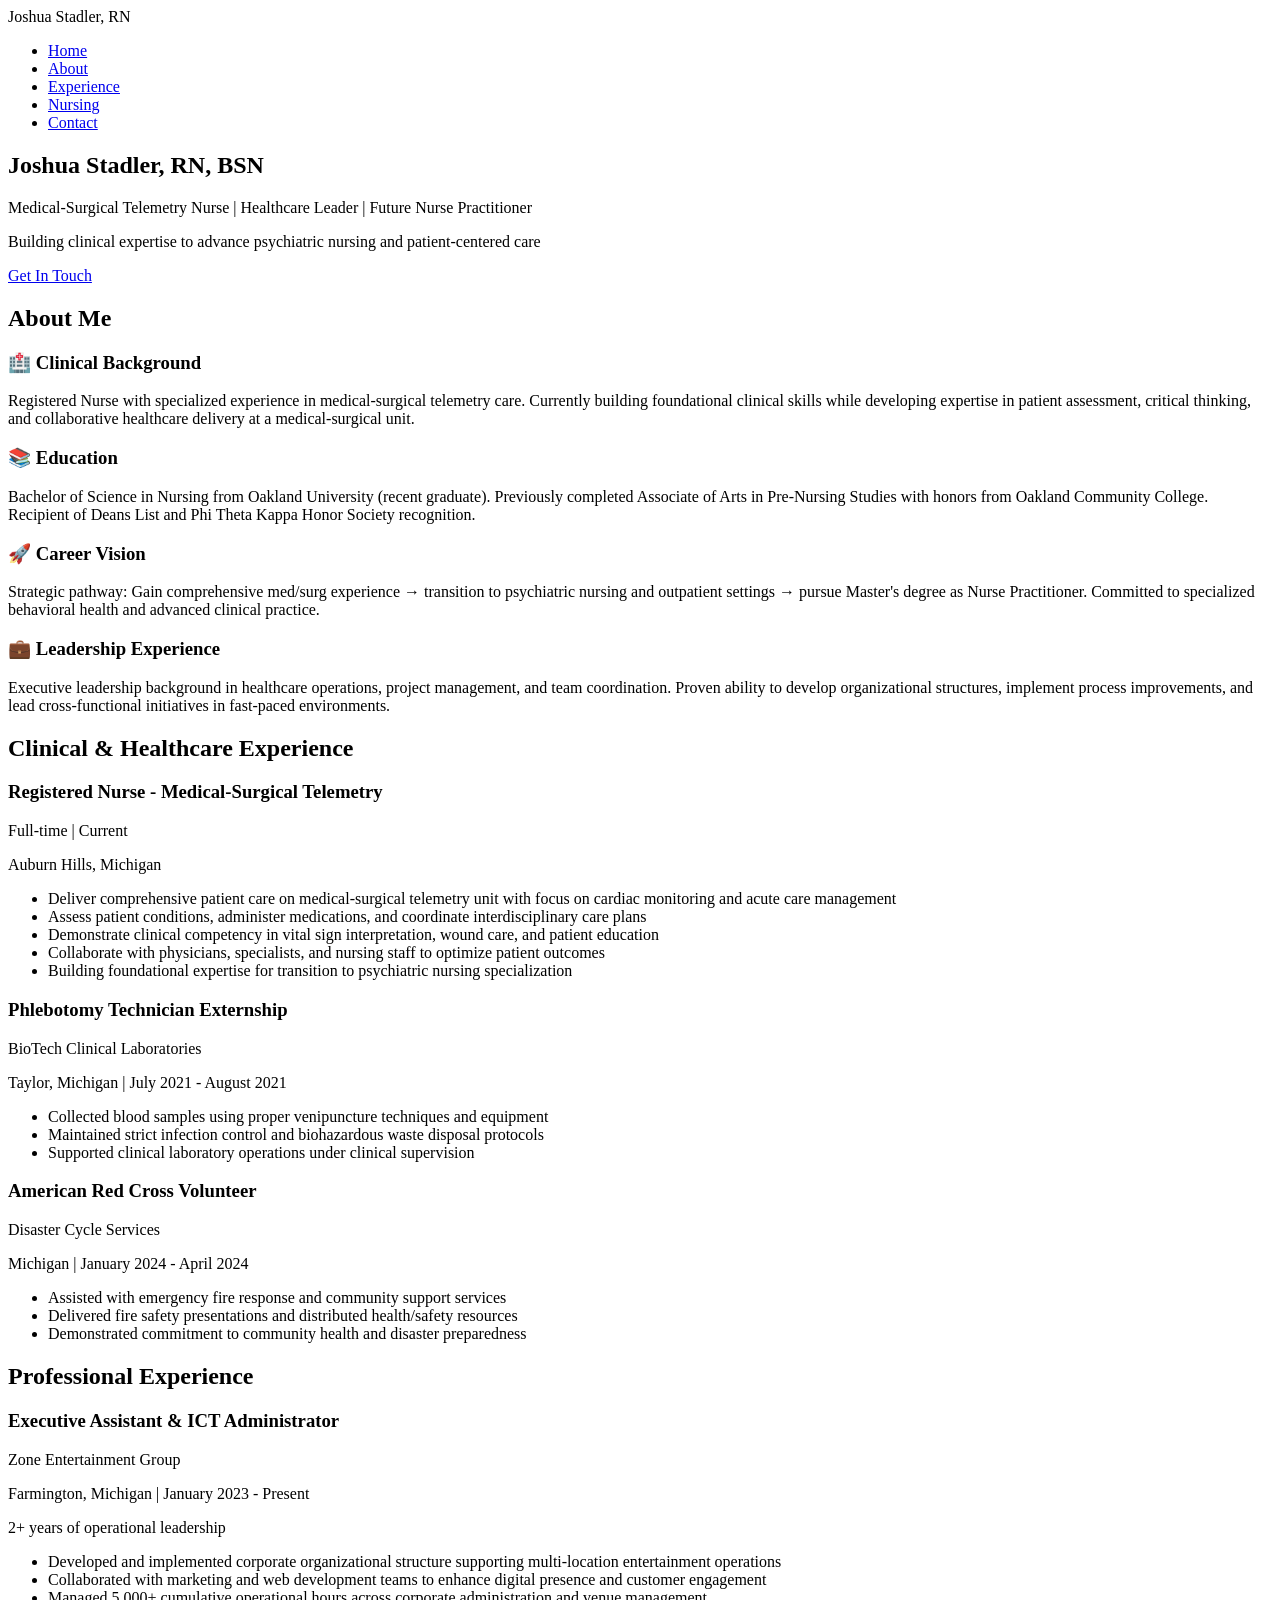
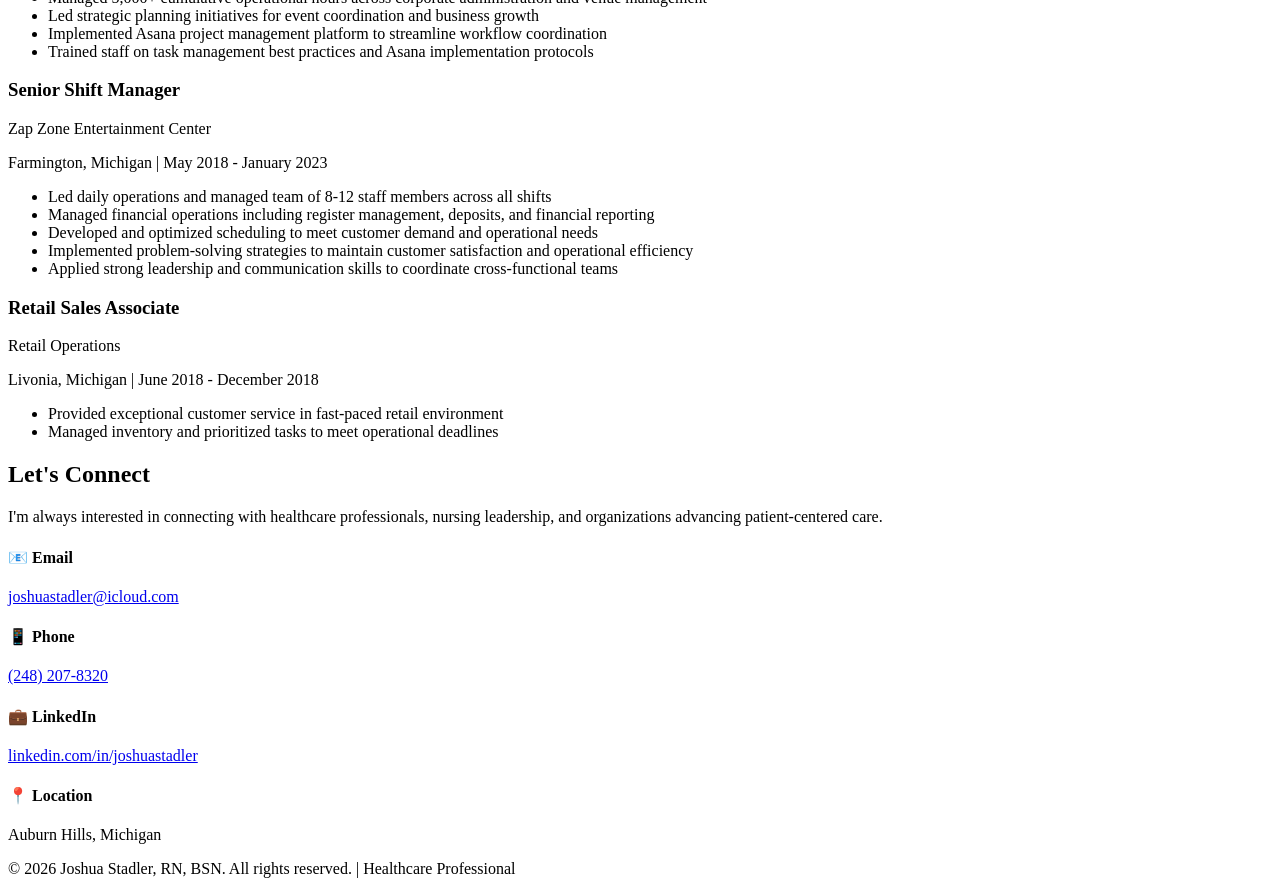
==== portfolio/index.html @ 3022110b "Add files via upload" ====
<!DOCTYPE html>
<html lang="en">
<head>
    <meta charset="UTF-8">
    <meta name="viewport" content="width=device-width, initial-scale=1.0">
    <title>Joshua Stadler - Nurse | Healthcare Leader</title>
    <link rel="stylesheet" href="styles.css">
</head>
<body>
    <nav class="navbar">
        <div class="container">
            <div class="nav-brand">Joshua Stadler, RN</div>
            <ul class="nav-links">
                <li><a href="#home" onclick="showSection('home')">Home</a></li>
                <li><a href="#about" onclick="showSection('about')">About</a></li>
                <li><a href="#experience" onclick="showSection('experience')">Experience</a></li>
                <li><a href="#nursing" onclick="showSection('nursing')">Nursing</a></li>
                <li><a href="#contact" onclick="showSection('contact')">Contact</a></li>
            </ul>
        </div>
    </nav>

    <!-- HOME SECTION -->
    <section id="home-section" class="page-section active">
        <div class="hero">
            <div class="container">
                <h1>Joshua Stadler, RN, BSN</h1>
                <p class="tagline">Medical-Surgical Telemetry Nurse | Healthcare Leader | Future Nurse Practitioner</p>
                <p class="subtitle">Building clinical expertise to advance psychiatric nursing and patient-centered care</p>
                <a href="#contact" onclick="showSection('contact')" class="btn btn-primary">Get In Touch</a>
            </div>
        </div>
    </section>

    <!-- ABOUT SECTION -->
    <section id="about-section" class="page-section">
        <div class="container">
            <h2>About Me</h2>
            <div class="about-grid">
                <div class="about-card">
                    <h3>🏥 Clinical Background</h3>
                    <p>Registered Nurse with specialized experience in medical-surgical telemetry care. Currently building foundational clinical skills while developing expertise in patient assessment, critical thinking, and collaborative healthcare delivery at a medical-surgical unit.</p>
                </div>
                <div class="about-card">
                    <h3>📚 Education</h3>
                    <p>Bachelor of Science in Nursing from Oakland University (recent graduate). Previously completed Associate of Arts in Pre-Nursing Studies with honors from Oakland Community College. Recipient of Deans List and Phi Theta Kappa Honor Society recognition.</p>
                </div>
                <div class="about-card">
                    <h3>🚀 Career Vision</h3>
                    <p>Strategic pathway: Gain comprehensive med/surg experience → transition to psychiatric nursing and outpatient settings → pursue Master's degree as Nurse Practitioner. Committed to specialized behavioral health and advanced clinical practice.</p>
                </div>
                <div class="about-card">
                    <h3>💼 Leadership Experience</h3>
                    <p>Executive leadership background in healthcare operations, project management, and team coordination. Proven ability to develop organizational structures, implement process improvements, and lead cross-functional initiatives in fast-paced environments.</p>
                </div>
            </div>
        </div>
    </section>

    <!-- NURSING EXPERIENCE SECTION -->
    <section id="nursing-section" class="page-section">
        <div class="container">
            <h2>Clinical & Healthcare Experience</h2>

            <div class="experience-card featured">
                <h3>Registered Nurse - Medical-Surgical Telemetry</h3>
                <p class="organization">Full-time | Current</p>
                <p class="location">Auburn Hills, Michigan</p>
                <ul>
                    <li>Deliver comprehensive patient care on medical-surgical telemetry unit with focus on cardiac monitoring and acute care management</li>
                    <li>Assess patient conditions, administer medications, and coordinate interdisciplinary care plans</li>
                    <li>Demonstrate clinical competency in vital sign interpretation, wound care, and patient education</li>
                    <li>Collaborate with physicians, specialists, and nursing staff to optimize patient outcomes</li>
                    <li>Building foundational expertise for transition to psychiatric nursing specialization</li>
                </ul>
            </div>

            <div class="experience-card">
                <h3>Phlebotomy Technician Externship</h3>
                <p class="organization">BioTech Clinical Laboratories</p>
                <p class="location">Taylor, Michigan | July 2021 - August 2021</p>
                <ul>
                    <li>Collected blood samples using proper venipuncture techniques and equipment</li>
                    <li>Maintained strict infection control and biohazardous waste disposal protocols</li>
                    <li>Supported clinical laboratory operations under clinical supervision</li>
                </ul>
            </div>

            <div class="experience-card">
                <h3>American Red Cross Volunteer</h3>
                <p class="organization">Disaster Cycle Services</p>
                <p class="location">Michigan | January 2024 - April 2024</p>
                <ul>
                    <li>Assisted with emergency fire response and community support services</li>
                    <li>Delivered fire safety presentations and distributed health/safety resources</li>
                    <li>Demonstrated commitment to community health and disaster preparedness</li>
                </ul>
            </div>
        </div>
    </section>

    <!-- EXPERIENCE SECTION -->
    <section id="experience-section" class="page-section">
        <div class="container">
            <h2>Professional Experience</h2>

            <div class="experience-card featured">
                <h3>Executive Assistant & ICT Administrator</h3>
                <p class="organization">Zone Entertainment Group</p>
                <p class="location">Farmington, Michigan | January 2023 - Present</p>
                <p class="duration">2+ years of operational leadership</p>
                <ul>
                    <li>Developed and implemented corporate organizational structure supporting multi-location entertainment operations</li>
                    <li>Collaborated with marketing and web development teams to enhance digital presence and customer engagement</li>
                    <li>Managed 5,000+ cumulative operational hours across corporate administration and venue management</li>
                    <li>Led strategic planning initiatives for event coordination and business growth</li>
                    <li>Implemented Asana project management platform to streamline workflow coordination</li>
                    <li>Trained staff on task management best practices and Asana implementation protocols</li>
                </ul>
            </div>

            <div class="experience-card">
                <h3>Senior Shift Manager</h3>
                <p class="organization">Zap Zone Entertainment Center</p>
                <p class="location">Farmington, Michigan | May 2018 - January 2023</p>
                <ul>
                    <li>Led daily operations and managed team of 8-12 staff members across all shifts</li>
                    <li>Managed financial operations including register management, deposits, and financial reporting</li>
                    <li>Developed and optimized scheduling to meet customer demand and operational needs</li>
                    <li>Implemented problem-solving strategies to maintain customer satisfaction and operational efficiency</li>
                    <li>Applied strong leadership and communication skills to coordinate cross-functional teams</li>
                </ul>
            </div>

            <div class="experience-card">
                <h3>Retail Sales Associate</h3>
                <p class="organization">Retail Operations</p>
                <p class="location">Livonia, Michigan | June 2018 - December 2018</p>
                <ul>
                    <li>Provided exceptional customer service in fast-paced retail environment</li>
                    <li>Managed inventory and prioritized tasks to meet operational deadlines</li>
                </ul>
            </div>
        </div>
    </section>

    <!-- CONTACT SECTION -->
    <section id="contact-section" class="page-section">
        <div class="container">
            <h2>Let's Connect</h2>
            <div class="contact-content">
                <p>I'm always interested in connecting with healthcare professionals, nursing leadership, and organizations advancing patient-centered care.</p>

                <div class="contact-info">
                    <div class="contact-item">
                        <h4>📧 Email</h4>
                        <a href="mailto:joshuastadler@icloud.com">joshuastadler@icloud.com</a>
                    </div>
                    <div class="contact-item">
                        <h4>📱 Phone</h4>
                        <a href="tel:12482078320">(248) 207-8320</a>
                    </div>
                    <div class="contact-item">
                        <h4>💼 LinkedIn</h4>
                        <a href="https://linkedin.com/in/joshuastadler" target="_blank">linkedin.com/in/joshuastadler</a>
                    </div>
                    <div class="contact-item">
                        <h4>📍 Location</h4>
                        <p>Auburn Hills, Michigan</p>
                    </div>
                </div>
            </div>
        </div>
    </section>

    <footer>
        <div class="container">
            <p>&copy; 2026 Joshua Stadler, RN, BSN. All rights reserved. | Healthcare Professional</p>
        </div>
    </footer>

    <script src="script.js"></script>
</body>
</html>
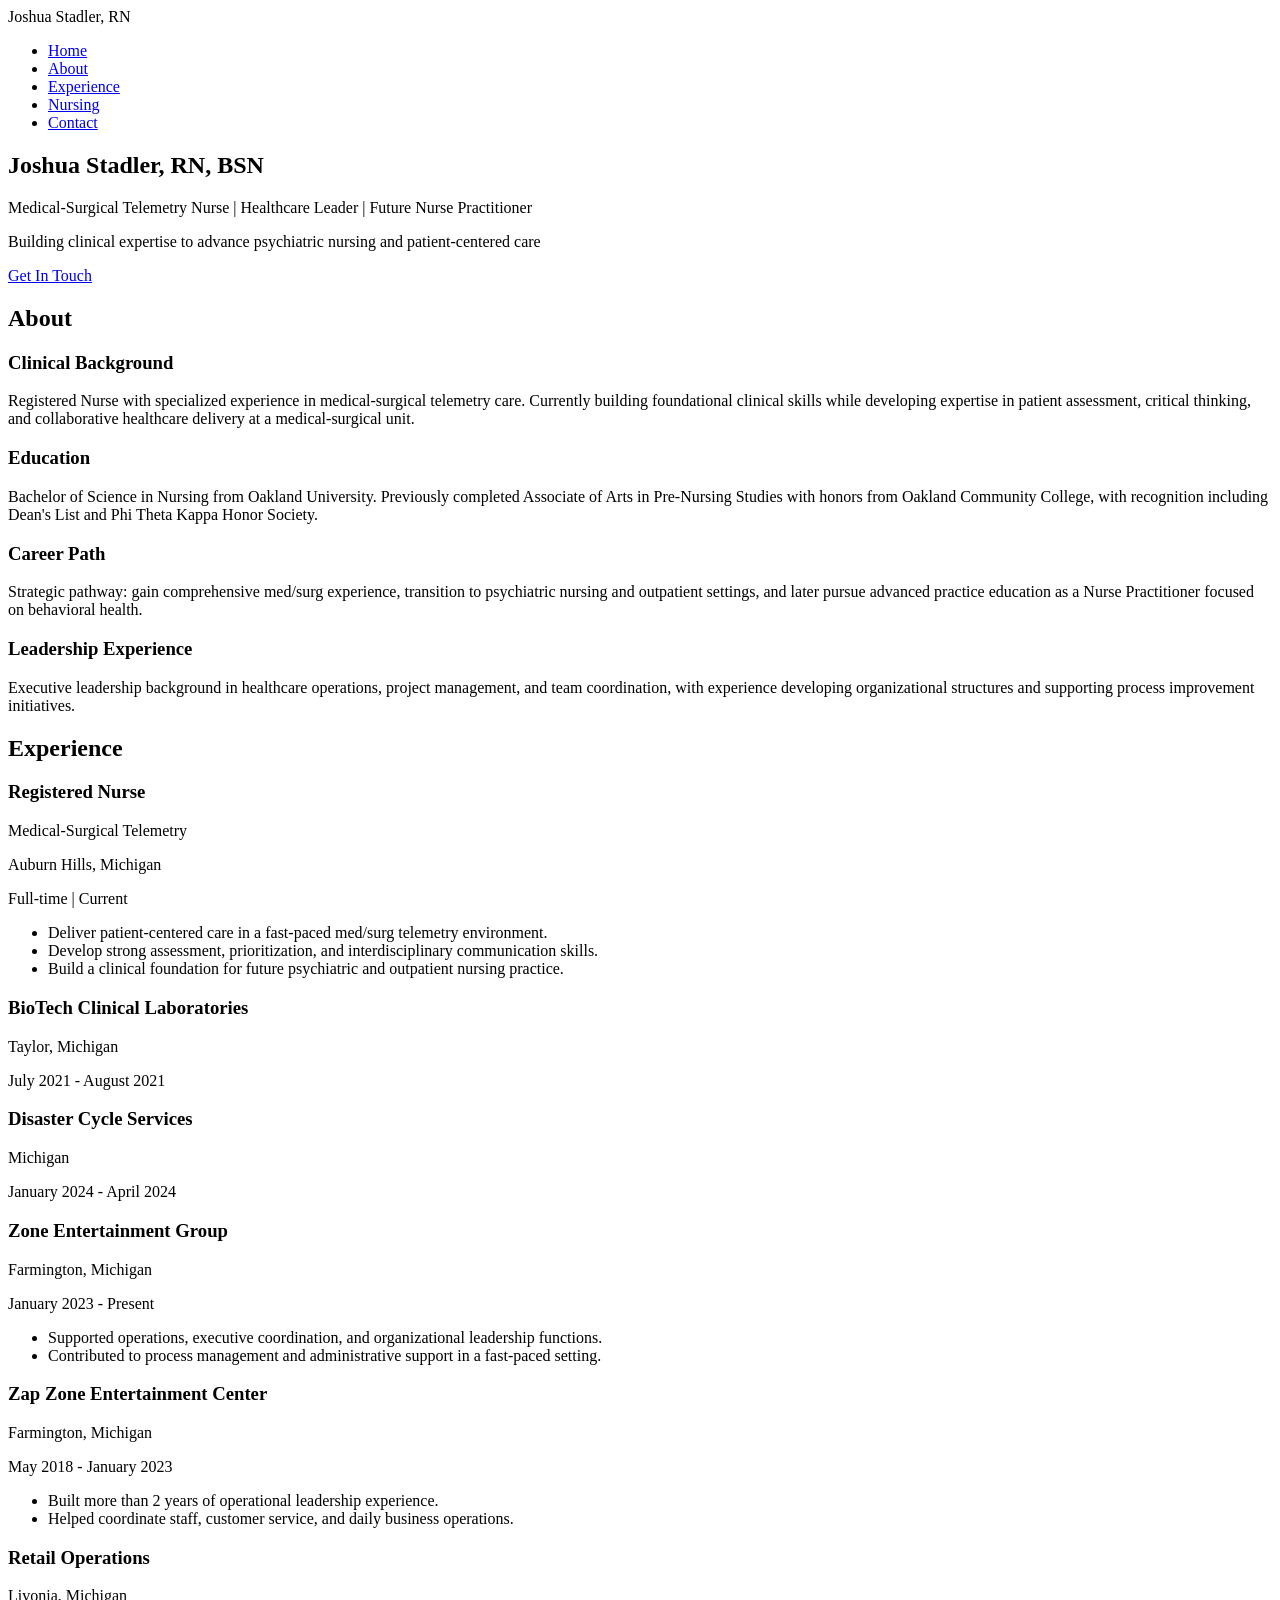
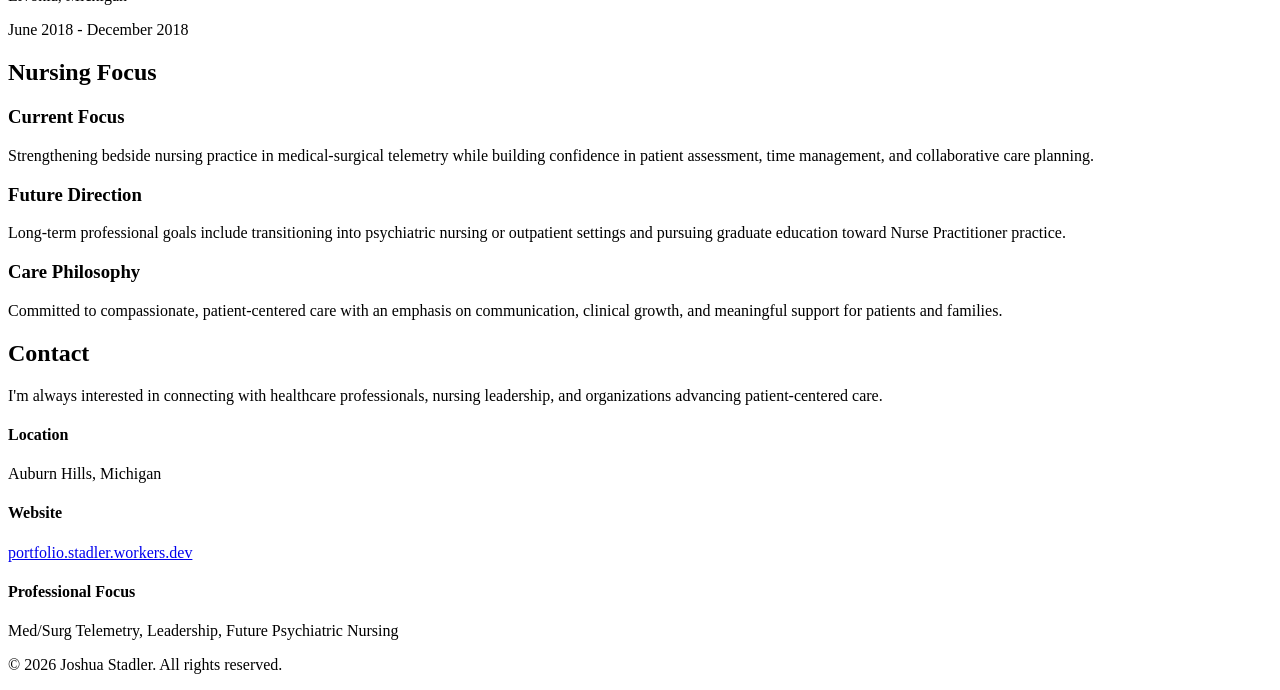
==== commit 0e124eac: "Add files via upload" ====
--- a/portfolio/index.html
+++ b/portfolio/index.html
@@ -1,184 +1,176 @@
 <!DOCTYPE html>
 <html lang="en">
 <head>
-    <meta charset="UTF-8">
-    <meta name="viewport" content="width=device-width, initial-scale=1.0">
-    <title>Joshua Stadler - Nurse | Healthcare Leader</title>
-    <link rel="stylesheet" href="styles.css">
+  <meta charset="UTF-8" />
+  <meta name="viewport" content="width=device-width, initial-scale=1.0" />
+  <meta name="description" content="Joshua Stadler, RN, BSN - Medical-Surgical Telemetry Nurse | Healthcare Leader | Future Nurse Practitioner" />
+  <title>Joshua Stadler - Nurse | Healthcare Leader</title>
+  <link rel="stylesheet" href="style.css" />
 </head>
 <body>
-    <nav class="navbar">
+  <nav class="navbar">
+    <div class="container">
+      <div class="nav-brand">Joshua Stadler, RN</div>
+      <ul class="nav-links">
+        <li><a href="#home" class="active">Home</a></li>
+        <li><a href="#about">About</a></li>
+        <li><a href="#experience">Experience</a></li>
+        <li><a href="#nursing">Nursing</a></li>
+        <li><a href="#contact">Contact</a></li>
+      </ul>
+    </div>
+  </nav>
+
+  <main>
+    <section id="home-section" class="page-section active">
+      <div class="hero">
         <div class="container">
-            <div class="nav-brand">Joshua Stadler, RN</div>
-            <ul class="nav-links">
-                <li><a href="#home" onclick="showSection('home')">Home</a></li>
-                <li><a href="#about" onclick="showSection('about')">About</a></li>
-                <li><a href="#experience" onclick="showSection('experience')">Experience</a></li>
-                <li><a href="#nursing" onclick="showSection('nursing')">Nursing</a></li>
-                <li><a href="#contact" onclick="showSection('contact')">Contact</a></li>
-            </ul>
+          <h1>Joshua Stadler, RN, BSN</h1>
+          <p class="tagline">Medical-Surgical Telemetry Nurse | Healthcare Leader | Future Nurse Practitioner</p>
+          <p class="subtitle">Building clinical expertise to advance psychiatric nursing and patient-centered care</p>
+          <a href="#contact" class="btn btn-primary">Get In Touch</a>
         </div>
-    </nav>
-
-    <!-- HOME SECTION -->
-    <section id="home-section" class="page-section active">
-        <div class="hero">
-            <div class="container">
-                <h1>Joshua Stadler, RN, BSN</h1>
-                <p class="tagline">Medical-Surgical Telemetry Nurse | Healthcare Leader | Future Nurse Practitioner</p>
-                <p class="subtitle">Building clinical expertise to advance psychiatric nursing and patient-centered care</p>
-                <a href="#contact" onclick="showSection('contact')" class="btn btn-primary">Get In Touch</a>
-            </div>
-        </div>
+      </div>
     </section>
 
-    <!-- ABOUT SECTION -->
     <section id="about-section" class="page-section">
-        <div class="container">
-            <h2>About Me</h2>
-            <div class="about-grid">
-                <div class="about-card">
-                    <h3>🏥 Clinical Background</h3>
-                    <p>Registered Nurse with specialized experience in medical-surgical telemetry care. Currently building foundational clinical skills while developing expertise in patient assessment, critical thinking, and collaborative healthcare delivery at a medical-surgical unit.</p>
-                </div>
-                <div class="about-card">
-                    <h3>📚 Education</h3>
-                    <p>Bachelor of Science in Nursing from Oakland University (recent graduate). Previously completed Associate of Arts in Pre-Nursing Studies with honors from Oakland Community College. Recipient of Deans List and Phi Theta Kappa Honor Society recognition.</p>
-                </div>
-                <div class="about-card">
-                    <h3>🚀 Career Vision</h3>
-                    <p>Strategic pathway: Gain comprehensive med/surg experience → transition to psychiatric nursing and outpatient settings → pursue Master's degree as Nurse Practitioner. Committed to specialized behavioral health and advanced clinical practice.</p>
-                </div>
-                <div class="about-card">
-                    <h3>💼 Leadership Experience</h3>
-                    <p>Executive leadership background in healthcare operations, project management, and team coordination. Proven ability to develop organizational structures, implement process improvements, and lead cross-functional initiatives in fast-paced environments.</p>
-                </div>
-            </div>
-        </div>
+      <div class="container">
+        <section>
+          <h2>About</h2>
+          <div class="about-grid">
+            <article class="about-card">
+              <h3>Clinical Background</h3>
+              <p>Registered Nurse with specialized experience in medical-surgical telemetry care. Currently building foundational clinical skills while developing expertise in patient assessment, critical thinking, and collaborative healthcare delivery at a medical-surgical unit.</p>
+            </article>
+            <article class="about-card">
+              <h3>Education</h3>
+              <p>Bachelor of Science in Nursing from Oakland University. Previously completed Associate of Arts in Pre-Nursing Studies with honors from Oakland Community College, with recognition including Dean's List and Phi Theta Kappa Honor Society.</p>
+            </article>
+            <article class="about-card">
+              <h3>Career Path</h3>
+              <p>Strategic pathway: gain comprehensive med/surg experience, transition to psychiatric nursing and outpatient settings, and later pursue advanced practice education as a Nurse Practitioner focused on behavioral health.</p>
+            </article>
+            <article class="about-card">
+              <h3>Leadership Experience</h3>
+              <p>Executive leadership background in healthcare operations, project management, and team coordination, with experience developing organizational structures and supporting process improvement initiatives.</p>
+            </article>
+          </div>
+        </section>
+      </div>
     </section>
 
-    <!-- NURSING EXPERIENCE SECTION -->
-    <section id="nursing-section" class="page-section">
-        <div class="container">
-            <h2>Clinical & Healthcare Experience</h2>
+    <section id="experience-section" class="page-section">
+      <div class="container">
+        <section>
+          <h2>Experience</h2>
 
-            <div class="experience-card featured">
-                <h3>Registered Nurse - Medical-Surgical Telemetry</h3>
-                <p class="organization">Full-time | Current</p>
-                <p class="location">Auburn Hills, Michigan</p>
-                <ul>
-                    <li>Deliver comprehensive patient care on medical-surgical telemetry unit with focus on cardiac monitoring and acute care management</li>
-                    <li>Assess patient conditions, administer medications, and coordinate interdisciplinary care plans</li>
-                    <li>Demonstrate clinical competency in vital sign interpretation, wound care, and patient education</li>
-                    <li>Collaborate with physicians, specialists, and nursing staff to optimize patient outcomes</li>
-                    <li>Building foundational expertise for transition to psychiatric nursing specialization</li>
-                </ul>
-            </div>
+          <article class="experience-card featured">
+            <h3>Registered Nurse</h3>
+            <p class="organization">Medical-Surgical Telemetry</p>
+            <p class="location">Auburn Hills, Michigan</p>
+            <p class="duration">Full-time | Current</p>
+            <ul>
+              <li>Deliver patient-centered care in a fast-paced med/surg telemetry environment.</li>
+              <li>Develop strong assessment, prioritization, and interdisciplinary communication skills.</li>
+              <li>Build a clinical foundation for future psychiatric and outpatient nursing practice.</li>
+            </ul>
+          </article>
 
-            <div class="experience-card">
-                <h3>Phlebotomy Technician Externship</h3>
-                <p class="organization">BioTech Clinical Laboratories</p>
-                <p class="location">Taylor, Michigan | July 2021 - August 2021</p>
-                <ul>
-                    <li>Collected blood samples using proper venipuncture techniques and equipment</li>
-                    <li>Maintained strict infection control and biohazardous waste disposal protocols</li>
-                    <li>Supported clinical laboratory operations under clinical supervision</li>
-                </ul>
-            </div>
+          <article class="experience-card">
+            <h3>BioTech Clinical Laboratories</h3>
+            <p class="location">Taylor, Michigan</p>
+            <p class="duration">July 2021 - August 2021</p>
+          </article>
 
-            <div class="experience-card">
-                <h3>American Red Cross Volunteer</h3>
-                <p class="organization">Disaster Cycle Services</p>
-                <p class="location">Michigan | January 2024 - April 2024</p>
-                <ul>
-                    <li>Assisted with emergency fire response and community support services</li>
-                    <li>Delivered fire safety presentations and distributed health/safety resources</li>
-                    <li>Demonstrated commitment to community health and disaster preparedness</li>
-                </ul>
-            </div>
-        </div>
+          <article class="experience-card">
+            <h3>Disaster Cycle Services</h3>
+            <p class="location">Michigan</p>
+            <p class="duration">January 2024 - April 2024</p>
+          </article>
+
+          <article class="experience-card">
+            <h3>Zone Entertainment Group</h3>
+            <p class="location">Farmington, Michigan</p>
+            <p class="duration">January 2023 - Present</p>
+            <ul>
+              <li>Supported operations, executive coordination, and organizational leadership functions.</li>
+              <li>Contributed to process management and administrative support in a fast-paced setting.</li>
+            </ul>
+          </article>
+
+          <article class="experience-card">
+            <h3>Zap Zone Entertainment Center</h3>
+            <p class="location">Farmington, Michigan</p>
+            <p class="duration">May 2018 - January 2023</p>
+            <ul>
+              <li>Built more than 2 years of operational leadership experience.</li>
+              <li>Helped coordinate staff, customer service, and daily business operations.</li>
+            </ul>
+          </article>
+
+          <article class="experience-card">
+            <h3>Retail Operations</h3>
+            <p class="location">Livonia, Michigan</p>
+            <p class="duration">June 2018 - December 2018</p>
+          </article>
+        </section>
+      </div>
     </section>
 
-    <!-- EXPERIENCE SECTION -->
-    <section id="experience-section" class="page-section">
-        <div class="container">
-            <h2>Professional Experience</h2>
-
-            <div class="experience-card featured">
-                <h3>Executive Assistant & ICT Administrator</h3>
-                <p class="organization">Zone Entertainment Group</p>
-                <p class="location">Farmington, Michigan | January 2023 - Present</p>
-                <p class="duration">2+ years of operational leadership</p>
-                <ul>
-                    <li>Developed and implemented corporate organizational structure supporting multi-location entertainment operations</li>
-                    <li>Collaborated with marketing and web development teams to enhance digital presence and customer engagement</li>
-                    <li>Managed 5,000+ cumulative operational hours across corporate administration and venue management</li>
-                    <li>Led strategic planning initiatives for event coordination and business growth</li>
-                    <li>Implemented Asana project management platform to streamline workflow coordination</li>
-                    <li>Trained staff on task management best practices and Asana implementation protocols</li>
-                </ul>
-            </div>
-
-            <div class="experience-card">
-                <h3>Senior Shift Manager</h3>
-                <p class="organization">Zap Zone Entertainment Center</p>
-                <p class="location">Farmington, Michigan | May 2018 - January 2023</p>
-                <ul>
-                    <li>Led daily operations and managed team of 8-12 staff members across all shifts</li>
-                    <li>Managed financial operations including register management, deposits, and financial reporting</li>
-                    <li>Developed and optimized scheduling to meet customer demand and operational needs</li>
-                    <li>Implemented problem-solving strategies to maintain customer satisfaction and operational efficiency</li>
-                    <li>Applied strong leadership and communication skills to coordinate cross-functional teams</li>
-                </ul>
-            </div>
-
-            <div class="experience-card">
-                <h3>Retail Sales Associate</h3>
-                <p class="organization">Retail Operations</p>
-                <p class="location">Livonia, Michigan | June 2018 - December 2018</p>
-                <ul>
-                    <li>Provided exceptional customer service in fast-paced retail environment</li>
-                    <li>Managed inventory and prioritized tasks to meet operational deadlines</li>
-                </ul>
-            </div>
-        </div>
+    <section id="nursing-section" class="page-section">
+      <div class="container">
+        <section>
+          <h2>Nursing Focus</h2>
+          <div class="about-grid">
+            <article class="about-card">
+              <h3>Current Focus</h3>
+              <p>Strengthening bedside nursing practice in medical-surgical telemetry while building confidence in patient assessment, time management, and collaborative care planning.</p>
+            </article>
+            <article class="about-card">
+              <h3>Future Direction</h3>
+              <p>Long-term professional goals include transitioning into psychiatric nursing or outpatient settings and pursuing graduate education toward Nurse Practitioner practice.</p>
+            </article>
+            <article class="about-card">
+              <h3>Care Philosophy</h3>
+              <p>Committed to compassionate, patient-centered care with an emphasis on communication, clinical growth, and meaningful support for patients and families.</p>
+            </article>
+          </div>
+        </section>
+      </div>
     </section>
 
-    <!-- CONTACT SECTION -->
     <section id="contact-section" class="page-section">
-        <div class="container">
-            <h2>Let's Connect</h2>
-            <div class="contact-content">
-                <p>I'm always interested in connecting with healthcare professionals, nursing leadership, and organizations advancing patient-centered care.</p>
+      <div class="container">
+        <section>
+          <h2>Contact</h2>
+          <div class="contact-content">
+            <p>I'm always interested in connecting with healthcare professionals, nursing leadership, and organizations advancing patient-centered care.</p>
+            <div class="contact-info">
+              <div class="contact-item">
+                <h4>Location</h4>
+                <p>Auburn Hills, Michigan</p>
+              </div>
+              <div class="contact-item">
+                <h4>Website</h4>
+                <a href="https://portfolio.stadler.workers.dev/" target="_blank" rel="noopener noreferrer">portfolio.stadler.workers.dev</a>
+              </div>
+              <div class="contact-item">
+                <h4>Professional Focus</h4>
+                <p>Med/Surg Telemetry, Leadership, Future Psychiatric Nursing</p>
+              </div>
+            </div>
+          </div>
+        </section>
+      </div>
+    </section>
+  </main>
 
-                <div class="contact-info">
-                    <div class="contact-item">
-                        <h4>📧 Email</h4>
-                        <a href="mailto:joshuastadler@icloud.com">joshuastadler@icloud.com</a>
-                    </div>
-                    <div class="contact-item">
-                        <h4>📱 Phone</h4>
-                        <a href="tel:12482078320">(248) 207-8320</a>
-                    </div>
-                    <div class="contact-item">
-                        <h4>💼 LinkedIn</h4>
-                        <a href="https://linkedin.com/in/joshuastadler" target="_blank">linkedin.com/in/joshuastadler</a>
-                    </div>
-                    <div class="contact-item">
-                        <h4>📍 Location</h4>
-                        <p>Auburn Hills, Michigan</p>
-                    </div>
-                </div>
-            </div>
-        </div>
-    </section>
+  <footer>
+    <div class="container">
+      <p>&copy; 2026 Joshua Stadler. All rights reserved.</p>
+    </div>
+  </footer>
 
-    <footer>
-        <div class="container">
-            <p>&copy; 2026 Joshua Stadler, RN, BSN. All rights reserved. | Healthcare Professional</p>
-        </div>
-    </footer>
-
-    <script src="script.js"></script>
+  <script src="script.js" defer></script>
 </body>
 </html>
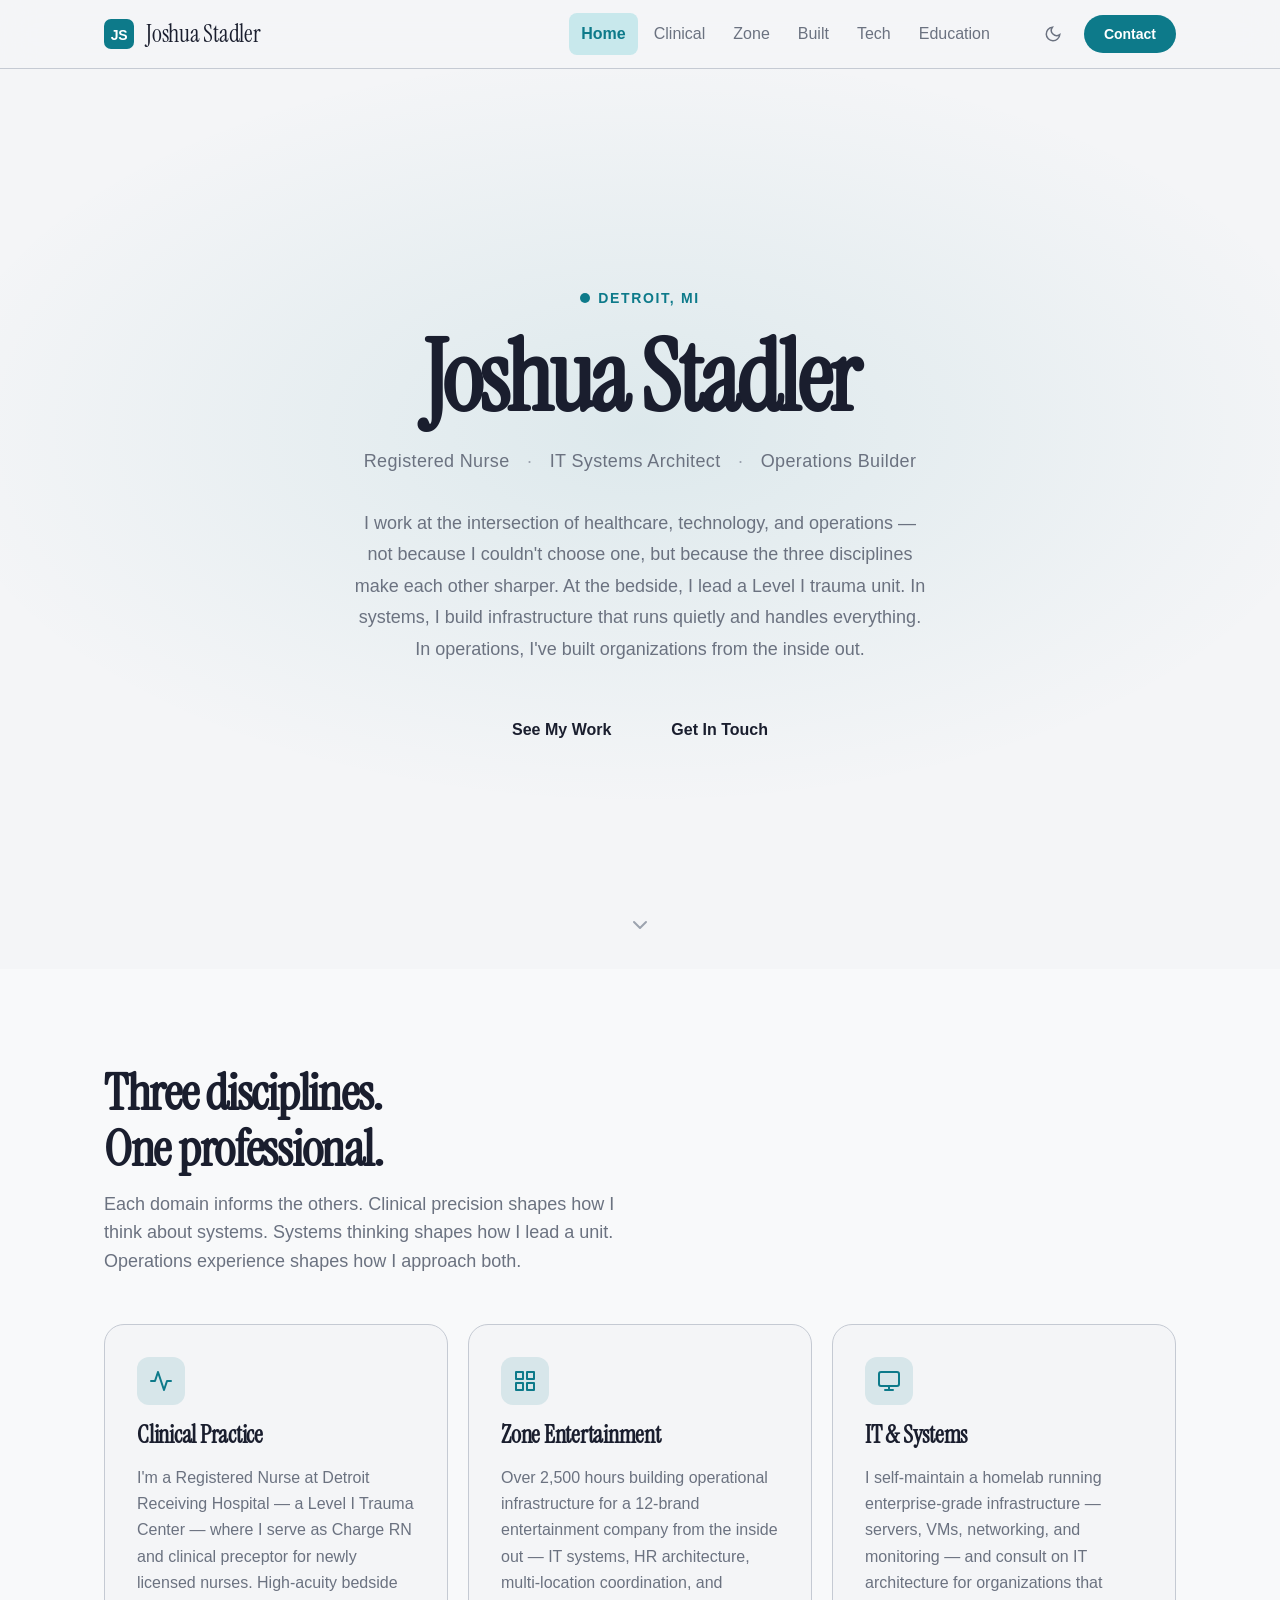
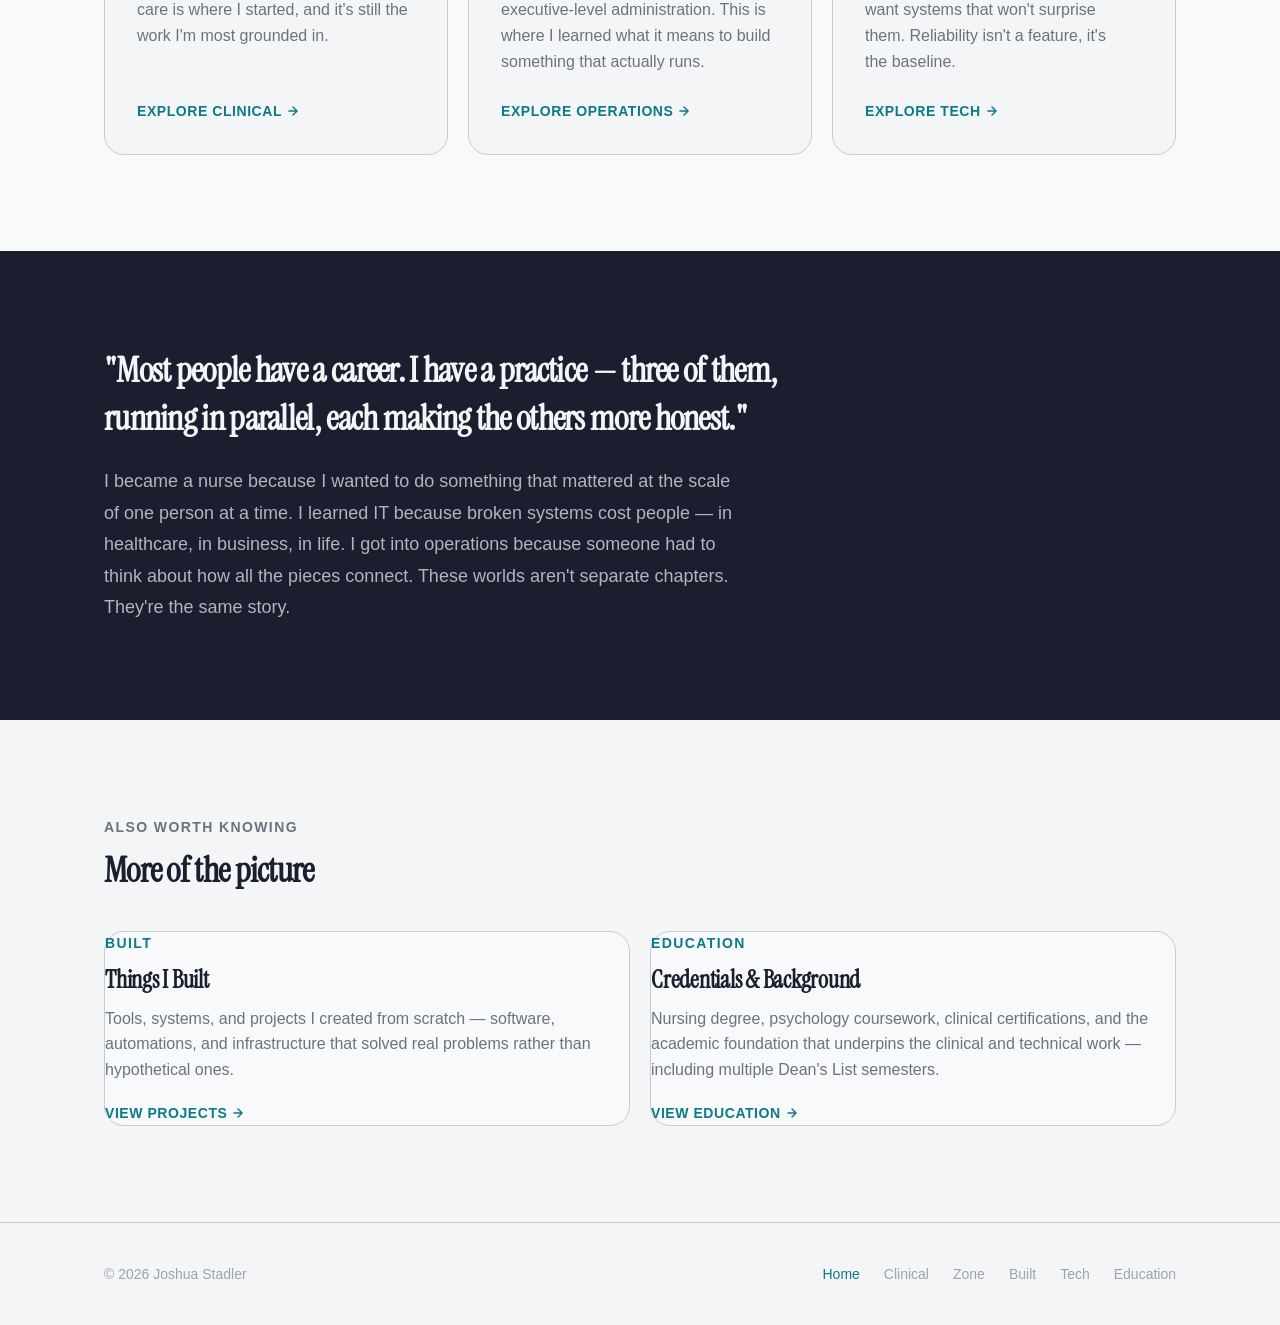
==== commit 1d367c24: "Fix: rename asset directory to match wrangler config" ====
--- a/portfolio/index.html
+++ b/portfolio/index.html
@@ -3,174 +3,641 @@
 <head>
   <meta charset="UTF-8" />
   <meta name="viewport" content="width=device-width, initial-scale=1.0" />
-  <meta name="description" content="Joshua Stadler, RN, BSN - Medical-Surgical Telemetry Nurse | Healthcare Leader | Future Nurse Practitioner" />
-  <title>Joshua Stadler - Nurse | Healthcare Leader</title>
-  <link rel="stylesheet" href="style.css" />
+  <title>Joshua Stadler — RN · IT Systems · Operations</title>
+  <meta name="description" content="Joshua Stadler is a Registered Nurse, IT Systems Architect, and Operations Builder based in Detroit. Charge RN at Detroit Receiving Hospital. Builder of enterprise-grade infrastructure and technology systems." />
+  <meta property="og:title" content="Joshua Stadler — RN · IT Systems · Operations" />
+  <meta property="og:description" content="Registered Nurse, IT Systems Architect, and Operations Builder." />
+  <meta property="og:type" content="website" />
+
+  <link rel="preconnect" href="https://fonts.googleapis.com" />
+  <link rel="preconnect" href="https://fonts.gstatic.com" crossorigin />
+  <link href="https://fonts.googleapis.com/css2?family=Instrument+Serif:ital@0;1&display=swap" rel="stylesheet" />
+  <link href="https://api.fontshare.com/v2/css?f[]=satoshi@300,400,500,600,700&display=swap" rel="stylesheet" />
+  <link rel="stylesheet" href="shared.css" />
+
+  <style>
+    /* ---- INDEX PAGE SPECIFIC ---- */
+
+    /* Hero */
+    .hero {
+      min-height: 100svh;
+      display: flex;
+      flex-direction: column;
+      align-items: center;
+      justify-content: center;
+      text-align: center;
+      position: relative;
+      overflow: hidden;
+      padding-block: var(--space-20);
+    }
+
+    .hero::before {
+      content: "";
+      position: absolute;
+      inset: 0;
+      background: radial-gradient(
+        ellipse 80% 60% at 50% 40%,
+        color-mix(in srgb, var(--color-primary) 10%, transparent) 0%,
+        transparent 70%
+      );
+      pointer-events: none;
+    }
+
+    .hero-inner {
+      position: relative;
+      z-index: 1;
+      max-width: 820px;
+      padding-inline: clamp(var(--space-4), 5vw, var(--space-12));
+    }
+
+    .hero-eyebrow {
+      display: inline-flex;
+      align-items: center;
+      gap: var(--space-2);
+      font-size: var(--text-xs);
+      font-weight: 700;
+      letter-spacing: 0.12em;
+      text-transform: uppercase;
+      color: var(--color-primary);
+      margin-bottom: var(--space-5);
+      opacity: 0;
+      animation: fadeUp 0.6s 0.1s cubic-bezier(0.16,1,0.3,1) forwards;
+    }
+
+    .hero-name {
+      font-family: var(--font-display);
+      font-size: var(--text-hero);
+      font-weight: 900;
+      letter-spacing: -0.03em;
+      color: var(--color-text);
+      line-height: 1.0;
+      margin-bottom: var(--space-5);
+      opacity: 0;
+      animation: fadeUp 0.7s 0.2s cubic-bezier(0.16,1,0.3,1) forwards;
+    }
+
+    .hero-subtitle {
+      font-size: var(--text-base);
+      font-weight: 500;
+      color: var(--color-text-muted);
+      letter-spacing: 0.02em;
+      margin-bottom: var(--space-8);
+      opacity: 0;
+      animation: fadeUp 0.7s 0.3s cubic-bezier(0.16,1,0.3,1) forwards;
+    }
+
+    .hero-subtitle span {
+      color: var(--color-text-faint);
+      margin-inline: var(--space-3);
+      font-weight: 400;
+    }
+
+    .hero-narrative {
+      font-size: var(--text-base);
+      color: var(--color-text-muted);
+      line-height: 1.75;
+      max-width: 58ch;
+      margin-inline: auto;
+      margin-bottom: var(--space-10);
+      opacity: 0;
+      animation: fadeUp 0.7s 0.4s cubic-bezier(0.16,1,0.3,1) forwards;
+    }
+
+    .hero-ctas {
+      display: flex;
+      align-items: center;
+      justify-content: center;
+      gap: var(--space-3);
+      flex-wrap: wrap;
+      opacity: 0;
+      animation: fadeUp 0.7s 0.5s cubic-bezier(0.16,1,0.3,1) forwards;
+    }
+
+    /* Scroll chevron */
+    .scroll-hint {
+      position: absolute;
+      bottom: var(--space-8);
+      left: 50%;
+      transform: translateX(-50%);
+      display: flex;
+      flex-direction: column;
+      align-items: center;
+      gap: var(--space-2);
+      color: var(--color-text-faint);
+      font-size: var(--text-xs);
+      letter-spacing: 0.08em;
+      text-transform: uppercase;
+      opacity: 0;
+      animation: fadeIn 1s 1.2s ease forwards;
+    }
+
+    .scroll-chevron {
+      width: 24px;
+      height: 24px;
+      animation: bounceDown 1.8s ease-in-out infinite;
+    }
+
+    @keyframes bounceDown {
+      0%, 100% { transform: translateY(0); }
+      50% { transform: translateY(6px); }
+    }
+
+    @keyframes fadeUp {
+      from { opacity: 0; transform: translateY(20px); }
+      to   { opacity: 1; transform: translateY(0); }
+    }
+
+    @keyframes fadeIn {
+      from { opacity: 0; }
+      to   { opacity: 1; }
+    }
+
+    /* Three Domain Section */
+    .domains-section {
+      padding-block: clamp(var(--space-16), 8vw, var(--space-24));
+      background: var(--color-surface);
+    }
+
+    .domains-header {
+      margin-bottom: var(--space-12);
+    }
+
+    .domains-heading {
+      font-family: var(--font-display);
+      font-size: var(--text-2xl);
+      font-weight: 900;
+      letter-spacing: -0.025em;
+      color: var(--color-text);
+      line-height: 1.1;
+      margin-bottom: var(--space-3);
+    }
+
+    .domains-sub {
+      font-size: var(--text-base);
+      color: var(--color-text-muted);
+      max-width: 52ch;
+    }
+
+    .domains-grid {
+      display: grid;
+      grid-template-columns: repeat(auto-fit, minmax(280px, 1fr));
+      gap: var(--space-5);
+    }
+
+    .domain-card {
+      background: var(--color-bg);
+      border: 1px solid var(--color-border);
+      border-radius: var(--radius-xl);
+      padding: var(--space-8);
+      display: flex;
+      flex-direction: column;
+      gap: var(--space-4);
+      transition: transform var(--transition), box-shadow var(--transition), border-color var(--transition);
+      text-decoration: none;
+      color: inherit;
+    }
+
+    .domain-card:hover {
+      transform: translateY(-3px);
+      box-shadow: var(--shadow-lg);
+      border-color: color-mix(in srgb, var(--color-primary) 35%, var(--color-border));
+    }
+
+    .domain-icon {
+      width: 48px;
+      height: 48px;
+      background: color-mix(in srgb, var(--color-primary) 12%, transparent);
+      border-radius: var(--radius-lg);
+      display: flex;
+      align-items: center;
+      justify-content: center;
+      color: var(--color-primary);
+      flex-shrink: 0;
+    }
+
+    .domain-card-title {
+      font-family: var(--font-display);
+      font-size: var(--text-lg);
+      font-weight: 800;
+      color: var(--color-text);
+      letter-spacing: -0.01em;
+    }
+
+    .domain-card-desc {
+      font-size: var(--text-sm);
+      color: var(--color-text-muted);
+      line-height: 1.65;
+      flex: 1;
+    }
+
+    .domain-card-link {
+      display: inline-flex;
+      align-items: center;
+      gap: var(--space-1);
+      font-size: var(--text-xs);
+      font-weight: 700;
+      color: var(--color-primary);
+      letter-spacing: 0.04em;
+      text-transform: uppercase;
+      margin-top: var(--space-2);
+    }
+
+    .domain-card-link svg {
+      transition: transform var(--transition);
+    }
+
+    .domain-card:hover .domain-card-link svg {
+      transform: translateX(4px);
+    }
+
+    /* About strip */
+    .about-strip {
+      padding-block: clamp(var(--space-16), 8vw, var(--space-24));
+      background: var(--color-text);
+      color: var(--color-text-inverse);
+    }
+
+    [data-theme="dark"] .about-strip {
+      background: var(--color-surface-offset);
+      color: var(--color-text);
+    }
+
+    .about-strip-inner {
+      max-width: 760px;
+    }
+
+    .about-strip-quote {
+      font-family: var(--font-display);
+      font-size: var(--text-xl);
+      font-weight: 800;
+      line-height: 1.35;
+      letter-spacing: -0.02em;
+      color: inherit;
+      margin-bottom: var(--space-6);
+    }
+
+    .about-strip-body {
+      font-size: var(--text-base);
+      line-height: 1.75;
+      color: color-mix(in srgb, currentColor 70%, transparent);
+      max-width: 64ch;
+    }
+
+    /* Quick links "Also" section */
+    .also-section {
+      padding-block: clamp(var(--space-16), 8vw, var(--space-24));
+    }
+
+    .also-label {
+      font-size: var(--text-xs);
+      font-weight: 700;
+      letter-spacing: 0.1em;
+      text-transform: uppercase;
+      color: var(--color-text-muted);
+      margin-bottom: var(--space-3);
+    }
+
+    .also-heading {
+      font-family: var(--font-display);
+      font-size: var(--text-xl);
+      font-weight: 900;
+      letter-spacing: -0.02em;
+      color: var(--color-text);
+      margin-bottom: var(--space-10);
+    }
+
+    .also-grid {
+      display: grid;
+      grid-template-columns: repeat(auto-fit, minmax(260px, 1fr));
+      gap: var(--space-5);
+    }
+
+    .also-card {
+      background: var(--color-surface);
+      border: 1px solid var(--color-border);
+      border-radius: var(--radius-xl);
+      padding: var(--space-7);
+      display: flex;
+      flex-direction: column;
+      gap: var(--space-3);
+      text-decoration: none;
+      color: inherit;
+      transition: transform var(--transition), box-shadow var(--transition), border-color var(--transition);
+    }
+
+    .also-card:hover {
+      transform: translateY(-2px);
+      box-shadow: var(--shadow-md);
+      border-color: color-mix(in srgb, var(--color-primary) 35%, var(--color-border));
+    }
+
+    .also-card-eyebrow {
+      font-size: var(--text-xs);
+      font-weight: 700;
+      letter-spacing: 0.1em;
+      text-transform: uppercase;
+      color: var(--color-primary);
+    }
+
+    .also-card-title {
+      font-family: var(--font-display);
+      font-size: var(--text-lg);
+      font-weight: 800;
+      color: var(--color-text);
+      letter-spacing: -0.01em;
+    }
+
+    .also-card-desc {
+      font-size: var(--text-sm);
+      color: var(--color-text-muted);
+      line-height: 1.6;
+    }
+
+    .also-card-arrow {
+      display: flex;
+      align-items: center;
+      gap: var(--space-1);
+      font-size: var(--text-xs);
+      font-weight: 700;
+      color: var(--color-primary);
+      text-transform: uppercase;
+      letter-spacing: 0.04em;
+      margin-top: auto;
+      padding-top: var(--space-2);
+    }
+
+    .also-card-arrow svg { transition: transform var(--transition); }
+    .also-card:hover .also-card-arrow svg { transform: translateX(4px); }
+  </style>
 </head>
 <body>
-  <nav class="navbar">
-    <div class="container">
-      <div class="nav-brand">Joshua Stadler, RN</div>
-      <ul class="nav-links">
-        <li><a href="#home" class="active">Home</a></li>
-        <li><a href="#about">About</a></li>
-        <li><a href="#experience">Experience</a></li>
-        <li><a href="#nursing">Nursing</a></li>
-        <li><a href="#contact">Contact</a></li>
+
+  <!-- NAV -->
+  <header class="site-nav">
+    <div class="container nav-inner">
+      <a href="index.html" class="nav-logo" aria-label="Joshua Stadler home">
+        <svg width="30" height="30" viewBox="0 0 30 30" fill="none"><rect width="30" height="30" rx="7" fill="var(--color-primary)"/><text x="15" y="21" text-anchor="middle" font-family="sans-serif" font-size="14" font-weight="800" fill="#fff">JS</text></svg>
+        <span class="nav-logo-name">Joshua Stadler</span>
+      </a>
+      <ul class="nav-links" role="list">
+        <li><a href="index.html" class="active">Home</a></li>
+        <li><a href="clinical.html">Clinical</a></li>
+        <li><a href="zone.html">Zone</a></li>
+        <li><a href="built.html">Built</a></li>
+        <li><a href="tech.html">Tech</a></li>
+        <li><a href="education.html">Education</a></li>
       </ul>
+      <div class="nav-right">
+        <button class="theme-btn" data-theme-toggle aria-label="Toggle theme"></button>
+        <a href="mailto:info@joshuamstadler.com" class="btn-contact">Contact</a>
+        <button class="hamburger" id="nav-toggle" aria-expanded="false" aria-label="Open menu">
+          <span></span><span></span><span></span>
+        </button>
+      </div>
     </div>
-  </nav>
+    <nav class="mobile-menu" id="mobile-menu" aria-label="Mobile navigation">
+      <a href="index.html" class="active">Home</a>
+      <a href="clinical.html">Clinical</a>
+      <a href="zone.html">Zone Entertainment</a>
+      <a href="built.html">Things I Built</a>
+      <a href="tech.html">IT &amp; Systems</a>
+      <a href="education.html">Education</a>
+      <a href="mailto:info@joshuamstadler.com">Contact</a>
+    </nav>
+  </header>
 
   <main>
-    <section id="home-section" class="page-section active">
-      <div class="hero">
-        <div class="container">
-          <h1>Joshua Stadler, RN, BSN</h1>
-          <p class="tagline">Medical-Surgical Telemetry Nurse | Healthcare Leader | Future Nurse Practitioner</p>
-          <p class="subtitle">Building clinical expertise to advance psychiatric nursing and patient-centered care</p>
-          <a href="#contact" class="btn btn-primary">Get In Touch</a>
+
+    <!-- HERO -->
+    <section class="hero" aria-label="Introduction">
+      <div class="hero-inner">
+        <p class="hero-eyebrow">
+          <svg width="10" height="10" viewBox="0 0 10 10" fill="currentColor" aria-hidden="true"><circle cx="5" cy="5" r="5"/></svg>
+          Detroit, MI
+        </p>
+
+        <h1 class="hero-name">Joshua Stadler</h1>
+
+        <p class="hero-subtitle">
+          Registered Nurse
+          <span aria-hidden="true">·</span>
+          IT Systems Architect
+          <span aria-hidden="true">·</span>
+          Operations Builder
+        </p>
+
+        <p class="hero-narrative">
+          I work at the intersection of healthcare, technology, and operations — not because I couldn't choose one, but because the three disciplines make each other sharper. At the bedside, I lead a Level I trauma unit. In systems, I build infrastructure that runs quietly and handles everything. In operations, I've built organizations from the inside out.
+        </p>
+
+        <div class="hero-ctas">
+          <a href="clinical.html" class="btn btn-primary">See My Work</a>
+          <a href="mailto:info@joshuamstadler.com" class="btn btn-outline">Get In Touch</a>
+        </div>
+      </div>
+
+      <!-- Scroll hint -->
+      <div class="scroll-hint" aria-hidden="true">
+        <svg class="scroll-chevron" viewBox="0 0 24 24" fill="none" stroke="currentColor" stroke-width="2" stroke-linecap="round" stroke-linejoin="round">
+          <polyline points="6 9 12 15 18 9"/>
+        </svg>
+      </div>
+    </section>
+
+    <!-- THREE DOMAIN PREVIEW -->
+    <section class="domains-section" aria-labelledby="domains-heading">
+      <div class="container">
+        <header class="domains-header reveal">
+          <h2 class="domains-heading" id="domains-heading">Three disciplines.<br>One professional.</h2>
+          <p class="domains-sub">Each domain informs the others. Clinical precision shapes how I think about systems. Systems thinking shapes how I lead a unit. Operations experience shapes how I approach both.</p>
+        </header>
+
+        <div class="domains-grid">
+
+          <!-- Clinical -->
+          <a href="clinical.html" class="domain-card reveal" aria-label="Clinical Practice — read more">
+            <div class="domain-icon" aria-hidden="true">
+              <svg width="24" height="24" viewBox="0 0 24 24" fill="none" stroke="currentColor" stroke-width="2" stroke-linecap="round" stroke-linejoin="round">
+                <path d="M22 12h-4l-3 9L9 3l-3 9H2"/>
+              </svg>
+            </div>
+            <h3 class="domain-card-title">Clinical Practice</h3>
+            <p class="domain-card-desc">I'm a Registered Nurse at Detroit Receiving Hospital — a Level I Trauma Center — where I serve as Charge RN and clinical preceptor for newly licensed nurses. High-acuity bedside care is where I started, and it's still the work I'm most grounded in.</p>
+            <span class="domain-card-link">
+              Explore Clinical
+              <svg width="14" height="14" viewBox="0 0 24 24" fill="none" stroke="currentColor" stroke-width="2.5" stroke-linecap="round" stroke-linejoin="round" aria-hidden="true"><path d="M5 12h14M12 5l7 7-7 7"/></svg>
+            </span>
+          </a>
+
+          <!-- Operations -->
+          <a href="zone.html" class="domain-card reveal" aria-label="Zone Entertainment — read more">
+            <div class="domain-icon" aria-hidden="true">
+              <svg width="24" height="24" viewBox="0 0 24 24" fill="none" stroke="currentColor" stroke-width="2" stroke-linecap="round" stroke-linejoin="round">
+                <rect x="3" y="3" width="7" height="7"/><rect x="14" y="3" width="7" height="7"/>
+                <rect x="14" y="14" width="7" height="7"/><rect x="3" y="14" width="7" height="7"/>
+              </svg>
+            </div>
+            <h3 class="domain-card-title">Zone Entertainment</h3>
+            <p class="domain-card-desc">Over 2,500 hours building operational infrastructure for a 12-brand entertainment company from the inside out — IT systems, HR architecture, multi-location coordination, and executive-level administration. This is where I learned what it means to build something that actually runs.</p>
+            <span class="domain-card-link">
+              Explore Operations
+              <svg width="14" height="14" viewBox="0 0 24 24" fill="none" stroke="currentColor" stroke-width="2.5" stroke-linecap="round" stroke-linejoin="round" aria-hidden="true"><path d="M5 12h14M12 5l7 7-7 7"/></svg>
+            </span>
+          </a>
+
+          <!-- Technology -->
+          <a href="tech.html" class="domain-card reveal" aria-label="IT and Systems — read more">
+            <div class="domain-icon" aria-hidden="true">
+              <svg width="24" height="24" viewBox="0 0 24 24" fill="none" stroke="currentColor" stroke-width="2" stroke-linecap="round" stroke-linejoin="round">
+                <rect x="2" y="3" width="20" height="14" rx="2"/><path d="M8 21h8M12 17v4"/>
+              </svg>
+            </div>
+            <h3 class="domain-card-title">IT &amp; Systems</h3>
+            <p class="domain-card-desc">I self-maintain a homelab running enterprise-grade infrastructure — servers, VMs, networking, and monitoring — and consult on IT architecture for organizations that want systems that won't surprise them. Reliability isn't a feature, it's the baseline.</p>
+            <span class="domain-card-link">
+              Explore Tech
+              <svg width="14" height="14" viewBox="0 0 24 24" fill="none" stroke="currentColor" stroke-width="2.5" stroke-linecap="round" stroke-linejoin="round" aria-hidden="true"><path d="M5 12h14M12 5l7 7-7 7"/></svg>
+            </span>
+          </a>
+
         </div>
       </div>
     </section>
 
-    <section id="about-section" class="page-section">
+    <!-- ABOUT STRIP -->
+    <section class="about-strip" aria-label="About Joshua">
       <div class="container">
-        <section>
-          <h2>About</h2>
-          <div class="about-grid">
-            <article class="about-card">
-              <h3>Clinical Background</h3>
-              <p>Registered Nurse with specialized experience in medical-surgical telemetry care. Currently building foundational clinical skills while developing expertise in patient assessment, critical thinking, and collaborative healthcare delivery at a medical-surgical unit.</p>
-            </article>
-            <article class="about-card">
-              <h3>Education</h3>
-              <p>Bachelor of Science in Nursing from Oakland University. Previously completed Associate of Arts in Pre-Nursing Studies with honors from Oakland Community College, with recognition including Dean's List and Phi Theta Kappa Honor Society.</p>
-            </article>
-            <article class="about-card">
-              <h3>Career Path</h3>
-              <p>Strategic pathway: gain comprehensive med/surg experience, transition to psychiatric nursing and outpatient settings, and later pursue advanced practice education as a Nurse Practitioner focused on behavioral health.</p>
-            </article>
-            <article class="about-card">
-              <h3>Leadership Experience</h3>
-              <p>Executive leadership background in healthcare operations, project management, and team coordination, with experience developing organizational structures and supporting process improvement initiatives.</p>
-            </article>
-          </div>
-        </section>
+        <div class="about-strip-inner reveal">
+          <blockquote class="about-strip-quote">
+            "Most people have a career. I have a practice — three of them, running in parallel, each making the others more honest."
+          </blockquote>
+          <p class="about-strip-body">
+            I became a nurse because I wanted to do something that mattered at the scale of one person at a time. I learned IT because broken systems cost people — in healthcare, in business, in life. I got into operations because someone had to think about how all the pieces connect. These worlds aren't separate chapters. They're the same story.
+          </p>
+        </div>
       </div>
     </section>
 
-    <section id="experience-section" class="page-section">
+    <!-- ALSO SECTION -->
+    <section class="also-section" aria-labelledby="also-heading">
       <div class="container">
-        <section>
-          <h2>Experience</h2>
-
-          <article class="experience-card featured">
-            <h3>Registered Nurse</h3>
-            <p class="organization">Medical-Surgical Telemetry</p>
-            <p class="location">Auburn Hills, Michigan</p>
-            <p class="duration">Full-time | Current</p>
-            <ul>
-              <li>Deliver patient-centered care in a fast-paced med/surg telemetry environment.</li>
-              <li>Develop strong assessment, prioritization, and interdisciplinary communication skills.</li>
-              <li>Build a clinical foundation for future psychiatric and outpatient nursing practice.</li>
-            </ul>
-          </article>
-
-          <article class="experience-card">
-            <h3>BioTech Clinical Laboratories</h3>
-            <p class="location">Taylor, Michigan</p>
-            <p class="duration">July 2021 - August 2021</p>
-          </article>
-
-          <article class="experience-card">
-            <h3>Disaster Cycle Services</h3>
-            <p class="location">Michigan</p>
-            <p class="duration">January 2024 - April 2024</p>
-          </article>
-
-          <article class="experience-card">
-            <h3>Zone Entertainment Group</h3>
-            <p class="location">Farmington, Michigan</p>
-            <p class="duration">January 2023 - Present</p>
-            <ul>
-              <li>Supported operations, executive coordination, and organizational leadership functions.</li>
-              <li>Contributed to process management and administrative support in a fast-paced setting.</li>
-            </ul>
-          </article>
-
-          <article class="experience-card">
-            <h3>Zap Zone Entertainment Center</h3>
-            <p class="location">Farmington, Michigan</p>
-            <p class="duration">May 2018 - January 2023</p>
-            <ul>
-              <li>Built more than 2 years of operational leadership experience.</li>
-              <li>Helped coordinate staff, customer service, and daily business operations.</li>
-            </ul>
-          </article>
-
-          <article class="experience-card">
-            <h3>Retail Operations</h3>
-            <p class="location">Livonia, Michigan</p>
-            <p class="duration">June 2018 - December 2018</p>
-          </article>
-        </section>
+        <p class="also-label reveal">Also worth knowing</p>
+        <h2 class="also-heading reveal" id="also-heading">More of the picture</h2>
+
+        <div class="also-grid">
+          <a href="built.html" class="also-card reveal" aria-label="Things I Built — read more">
+            <span class="also-card-eyebrow">Built</span>
+            <h3 class="also-card-title">Things I Built</h3>
+            <p class="also-card-desc">Tools, systems, and projects I created from scratch — software, automations, and infrastructure that solved real problems rather than hypothetical ones.</p>
+            <span class="also-card-arrow">
+              View Projects
+              <svg width="14" height="14" viewBox="0 0 24 24" fill="none" stroke="currentColor" stroke-width="2.5" stroke-linecap="round" stroke-linejoin="round" aria-hidden="true"><path d="M5 12h14M12 5l7 7-7 7"/></svg>
+            </span>
+          </a>
+
+          <a href="education.html" class="also-card reveal" aria-label="Education — read more">
+            <span class="also-card-eyebrow">Education</span>
+            <h3 class="also-card-title">Credentials &amp; Background</h3>
+            <p class="also-card-desc">Nursing degree, psychology coursework, clinical certifications, and the academic foundation that underpins the clinical and technical work — including multiple Dean's List semesters.</p>
+            <span class="also-card-arrow">
+              View Education
+              <svg width="14" height="14" viewBox="0 0 24 24" fill="none" stroke="currentColor" stroke-width="2.5" stroke-linecap="round" stroke-linejoin="round" aria-hidden="true"><path d="M5 12h14M12 5l7 7-7 7"/></svg>
+            </span>
+          </a>
+        </div>
       </div>
     </section>
 
-    <section id="nursing-section" class="page-section">
-      <div class="container">
-        <section>
-          <h2>Nursing Focus</h2>
-          <div class="about-grid">
-            <article class="about-card">
-              <h3>Current Focus</h3>
-              <p>Strengthening bedside nursing practice in medical-surgical telemetry while building confidence in patient assessment, time management, and collaborative care planning.</p>
-            </article>
-            <article class="about-card">
-              <h3>Future Direction</h3>
-              <p>Long-term professional goals include transitioning into psychiatric nursing or outpatient settings and pursuing graduate education toward Nurse Practitioner practice.</p>
-            </article>
-            <article class="about-card">
-              <h3>Care Philosophy</h3>
-              <p>Committed to compassionate, patient-centered care with an emphasis on communication, clinical growth, and meaningful support for patients and families.</p>
-            </article>
-          </div>
-        </section>
-      </div>
-    </section>
-
-    <section id="contact-section" class="page-section">
-      <div class="container">
-        <section>
-          <h2>Contact</h2>
-          <div class="contact-content">
-            <p>I'm always interested in connecting with healthcare professionals, nursing leadership, and organizations advancing patient-centered care.</p>
-            <div class="contact-info">
-              <div class="contact-item">
-                <h4>Location</h4>
-                <p>Auburn Hills, Michigan</p>
-              </div>
-              <div class="contact-item">
-                <h4>Website</h4>
-                <a href="https://portfolio.stadler.workers.dev/" target="_blank" rel="noopener noreferrer">portfolio.stadler.workers.dev</a>
-              </div>
-              <div class="contact-item">
-                <h4>Professional Focus</h4>
-                <p>Med/Surg Telemetry, Leadership, Future Psychiatric Nursing</p>
-              </div>
-            </div>
-          </div>
-        </section>
-      </div>
-    </section>
   </main>
 
-  <footer>
-    <div class="container">
-      <p>&copy; 2026 Joshua Stadler. All rights reserved.</p>
+  <!-- FOOTER -->
+  <footer class="site-footer">
+    <div class="container footer-inner">
+      <span>© 2026 Joshua Stadler</span>
+      <nav class="footer-links" aria-label="Footer navigation">
+        <a href="index.html" class="active">Home</a>
+        <a href="clinical.html">Clinical</a>
+        <a href="zone.html">Zone</a>
+        <a href="built.html">Built</a>
+        <a href="tech.html">Tech</a>
+        <a href="education.html">Education</a>
+      </nav>
     </div>
   </footer>
 
-  <script src="script.js" defer></script>
-</body>
+  <script src="shared.js"></script>
+<script data-pplx-inline-edit>
+(function(){
+  if(window===window.top)return;
+  function inlineAll(orig,clone){
+    if(orig.nodeType!==1)return;
+    try{
+      var cs=getComputedStyle(orig);
+      var t='';
+      for(var i=0;i<cs.length;i++){t+=cs[i]+':'+cs.getPropertyValue(cs[i])+';';}
+      clone.style.cssText=t;
+    }catch(e){}
+    var oc=orig.children,cc=clone.children;
+    for(var j=0;j<oc.length&&j<cc.length;j++){inlineAll(oc[j],cc[j]);}
+  }
+  function stripExternal(clone){
+    var imgs=clone.querySelectorAll('img');
+    for(var i=0;i<imgs.length;i++){
+      var s=imgs[i].getAttribute('src');
+      if(s&&!s.startsWith('data:'))imgs[i].removeAttribute('src');
+    }
+    var all=clone.querySelectorAll('*');
+    for(var i=0;i<all.length;i++){
+      var st=all[i].style.cssText;
+      if(st&&st.indexOf('url(')>=0){
+        all[i].style.cssText=st.replace(/url\(["']?(?!data:)[^)"']*["']?\)/gi,'none');
+      }
+    }
+  }
+  var scrollRaf=0;
+  function emitScroll(){
+    scrollRaf=0;
+    var x=window.scrollX||window.pageXOffset||0;
+    var y=window.scrollY||window.pageYOffset||0;
+    window.parent.postMessage({type:'INLINE_EDIT_SCROLL',scrollX:x,scrollY:y},'*');
+  }
+  window.addEventListener('scroll',function(){
+    if(scrollRaf)return;
+    scrollRaf=requestAnimationFrame(emitScroll);
+  },{passive:true,capture:true});
+  emitScroll();
+  window.addEventListener('message',function(e){
+    if(!e.data||e.data.type!=='INLINE_EDIT_CAPTURE_REQUEST')return;
+    var scrollX=window.scrollX||window.pageXOffset||0;
+    var scrollY=window.scrollY||window.pageYOffset||0;
+    var w=window.innerWidth,h=window.innerHeight;
+    try{
+      var clone=document.documentElement.cloneNode(true);
+      var rm=clone.querySelectorAll('script,link[rel="stylesheet"],style');
+      for(var i=0;i<rm.length;i++){rm[i].remove();}
+      inlineAll(document.documentElement,clone);
+      stripExternal(clone);
+      var html=new XMLSerializer().serializeToString(clone);
+      var svg='<svg xmlns="http://www.w3.org/2000/svg" width="'+w+'" height="'+h+'">'
+        +'<foreignObject width="100%" height="100%">'
+        +'<div xmlns="http://www.w3.org/1999/xhtml" style="width:'+w+'px;height:'+h+'px;overflow:hidden">'
+        +'<div style="transform:translate(-'+scrollX+'px,-'+scrollY+'px);transform-origin:top left">'
+        +html+'</div></div></foreignObject></svg>';
+      var svgUrl='data:image/svg+xml;charset=utf-8,'+encodeURIComponent(svg);
+      var img=new Image();
+      img.onload=function(){
+        var c=document.createElement('canvas');c.width=w;c.height=h;
+        c.getContext('2d').drawImage(img,0,0);
+        window.parent.postMessage({type:'INLINE_EDIT_SCREENSHOT_RESULT',dataUrl:c.toDataURL('image/png'),scrollX:scrollX,scrollY:scrollY},'*');
+      };
+      img.onerror=function(){
+        window.parent.postMessage({type:'INLINE_EDIT_SCREENSHOT_RESULT',dataUrl:null,scrollX:scrollX,scrollY:scrollY},'*');
+      };
+      img.src=svgUrl;
+    }catch(err){
+      window.parent.postMessage({type:'INLINE_EDIT_SCREENSHOT_RESULT',dataUrl:null,scrollX:scrollX,scrollY:scrollY},'*');
+    }
+  });
+})();
+</script></body>
 </html>
--- a/portfolio/shared.css
+++ b/portfolio/shared.css
@@ -0,0 +1,486 @@
+/* ============================================================
+   DESIGN TOKENS — Joshua Stadler Portfolio
+   Palette: Deep navy / slate + clinical teal accent
+   Tone: Professional, precise, dual-domain (healthcare + tech)
+   ============================================================ */
+
+:root,
+[data-theme='light'] {
+  /* Surfaces */
+  --color-bg: #f4f5f7;
+  --color-surface: #f8f9fa;
+  --color-surface-2: #ffffff;
+  --color-surface-offset: #eef0f3;
+  --color-surface-offset-2: #e8eaed;
+  --color-surface-dynamic: #dde0e5;
+  --color-divider: #d1d5db;
+  --color-border: #c5cad3;
+
+  /* Text */
+  --color-text: #1a1e2e;
+  --color-text-muted: #6b7280;
+  --color-text-faint: #9ca3af;
+  --color-text-inverse: #f4f5f7;
+
+  /* Primary — clinical teal */
+  --color-primary: #0d7a8a;
+  --color-primary-hover: #0a6070;
+  --color-primary-active: #074d5b;
+  --color-primary-highlight: #c8e8ec;
+
+  /* Secondary — deep navy */
+  --color-secondary: #1a2744;
+  --color-secondary-hover: #131d35;
+  --color-secondary-active: #0d1426;
+
+  /* Accent — warm gold (for operations/business highlights) */
+  --color-accent: #c9821a;
+  --color-accent-hover: #a96910;
+  --color-accent-highlight: #f5e6cc;
+
+  /* Status */
+  --color-success: #16803c;
+  --color-success-highlight: #d1fae5;
+  --color-error: #b91c1c;
+
+  /* Radius */
+  --radius-sm: 0.375rem;
+  --radius-md: 0.5rem;
+  --radius-lg: 0.75rem;
+  --radius-xl: 1.25rem;
+  --radius-2xl: 2rem;
+  --radius-full: 9999px;
+
+  /* Shadows */
+  --shadow-sm: 0 1px 3px rgba(26, 30, 46, 0.08);
+  --shadow-md: 0 4px 16px rgba(26, 30, 46, 0.1);
+  --shadow-lg: 0 12px 40px rgba(26, 30, 46, 0.14);
+  --shadow-xl: 0 24px 64px rgba(26, 30, 46, 0.18);
+
+  /* Type scale */
+  --text-xs: clamp(0.75rem, 0.7rem + 0.25vw, 0.875rem);
+  --text-sm: clamp(0.875rem, 0.8rem + 0.35vw, 1rem);
+  --text-base: clamp(1rem, 0.95rem + 0.25vw, 1.125rem);
+  --text-lg: clamp(1.125rem, 1rem + 0.75vw, 1.5rem);
+  --text-xl: clamp(1.5rem, 1.2rem + 1.25vw, 2.25rem);
+  --text-2xl: clamp(2rem, 1.2rem + 2.5vw, 3.5rem);
+  --text-3xl: clamp(2.5rem, 1rem + 4vw, 5rem);
+  --text-hero: clamp(3rem, 0.5rem + 7vw, 7.5rem);
+
+  /* Spacing */
+  --space-1: 0.25rem;
+  --space-2: 0.5rem;
+  --space-3: 0.75rem;
+  --space-4: 1rem;
+  --space-5: 1.25rem;
+  --space-6: 1.5rem;
+  --space-8: 2rem;
+  --space-10: 2.5rem;
+  --space-12: 3rem;
+  --space-16: 4rem;
+  --space-20: 5rem;
+  --space-24: 6rem;
+  --space-32: 8rem;
+
+  /* Content widths */
+  --content-narrow: 640px;
+  --content-default: 960px;
+  --content-wide: 1200px;
+
+  /* Fonts */
+  --font-display: 'Instrument Serif', 'Georgia', serif;
+  --font-body: 'Satoshi', 'Inter', 'Helvetica Neue', sans-serif;
+  --font-mono: 'JetBrains Mono', 'Fira Code', monospace;
+
+  /* Transitions */
+  --ease-out: cubic-bezier(0.16, 1, 0.3, 1);
+  --ease-in: cubic-bezier(0.4, 0, 1, 1);
+  --ease-in-out: cubic-bezier(0.4, 0, 0.2, 1);
+  --transition-interactive: 180ms cubic-bezier(0.16, 1, 0.3, 1);
+}
+
+[data-theme='dark'] {
+  --color-bg: #0e1118;
+  --color-surface: #131720;
+  --color-surface-2: #181d28;
+  --color-surface-offset: #151a24;
+  --color-surface-offset-2: #1c2130;
+  --color-surface-dynamic: #222840;
+  --color-divider: #1e2535;
+  --color-border: #2a3148;
+
+  --color-text: #e2e5ee;
+  --color-text-muted: #7a8299;
+  --color-text-faint: #4a5168;
+  --color-text-inverse: #0e1118;
+
+  --color-primary: #38b2c0;
+  --color-primary-hover: #2196a5;
+  --color-primary-active: #1a7a8a;
+  --color-primary-highlight: #1a3d44;
+
+  --color-secondary: #4a6fa5;
+  --color-secondary-hover: #3b5b8a;
+  --color-secondary-active: #2d4870;
+
+  --color-accent: #e8a53a;
+  --color-accent-hover: #d4922a;
+  --color-accent-highlight: #3d2e10;
+
+  --color-success: #34d399;
+  --color-success-highlight: #064e3b;
+  --color-error: #f87171;
+
+  --shadow-sm: 0 1px 3px rgba(0, 0, 0, 0.3);
+  --shadow-md: 0 4px 16px rgba(0, 0, 0, 0.4);
+  --shadow-lg: 0 12px 40px rgba(0, 0, 0, 0.5);
+  --shadow-xl: 0 24px 64px rgba(0, 0, 0, 0.6);
+}
+
+@media (prefers-color-scheme: dark) {
+  :root:not([data-theme]) {
+    --color-bg: #0e1118;
+    --color-surface: #131720;
+    --color-surface-2: #181d28;
+    --color-surface-offset: #151a24;
+    --color-surface-offset-2: #1c2130;
+    --color-surface-dynamic: #222840;
+    --color-divider: #1e2535;
+    --color-border: #2a3148;
+    --color-text: #e2e5ee;
+    --color-text-muted: #7a8299;
+    --color-text-faint: #4a5168;
+    --color-text-inverse: #0e1118;
+    --color-primary: #38b2c0;
+    --color-primary-hover: #2196a5;
+    --color-primary-active: #1a7a8a;
+    --color-primary-highlight: #1a3d44;
+    --color-secondary: #4a6fa5;
+    --color-secondary-hover: #3b5b8a;
+    --color-secondary-active: #2d4870;
+    --color-accent: #e8a53a;
+    --color-accent-hover: #d4922a;
+    --color-accent-highlight: #3d2e10;
+    --color-success: #34d399;
+    --color-success-highlight: #064e3b;
+    --color-error: #f87171;
+    --shadow-sm: 0 1px 3px rgba(0,0,0,0.3);
+    --shadow-md: 0 4px 16px rgba(0,0,0,0.4);
+    --shadow-lg: 0 12px 40px rgba(0,0,0,0.5);
+    --shadow-xl: 0 24px 64px rgba(0,0,0,0.6);
+  }
+}
+
+/* ============================================================
+   BASE STYLES
+   ============================================================ */
+
+*,
+*::before,
+*::after {
+  box-sizing: border-box;
+  margin: 0;
+  padding: 0;
+}
+
+html {
+  -webkit-font-smoothing: antialiased;
+  -moz-osx-font-smoothing: grayscale;
+  text-rendering: optimizeLegibility;
+  scroll-behavior: smooth;
+  scroll-padding-top: 80px;
+}
+
+body {
+  min-height: 100dvh;
+  line-height: 1.6;
+  font-family: var(--font-body);
+  font-size: var(--text-base);
+  color: var(--color-text);
+  background-color: var(--color-bg);
+  transition: background-color 0.3s var(--ease-in-out), color 0.3s var(--ease-in-out);
+}
+
+img, picture, video, canvas, svg {
+  display: block;
+  max-width: 100%;
+  height: auto;
+}
+
+ul[role='list'], ol[role='list'] {
+  list-style: none;
+}
+
+input, button, textarea, select {
+  font: inherit;
+  color: inherit;
+}
+
+h1, h2, h3, h4, h5, h6 {
+  text-wrap: balance;
+  line-height: 1.15;
+  font-family: var(--font-display);
+}
+
+p, li, figcaption {
+  text-wrap: pretty;
+}
+
+::selection {
+  background: oklch(from var(--color-primary) l c h / 0.2);
+  color: var(--color-text);
+}
+
+:focus-visible {
+  outline: 2px solid var(--color-primary);
+  outline-offset: 3px;
+  border-radius: var(--radius-sm);
+}
+
+button {
+  cursor: pointer;
+  background: none;
+  border: none;
+}
+
+a {
+  color: inherit;
+  text-decoration: none;
+  transition: color var(--transition-interactive);
+}
+
+@media (prefers-reduced-motion: reduce) {
+  *, *::before, *::after {
+    animation-duration: 0.01ms !important;
+    animation-iteration-count: 1 !important;
+    transition-duration: 0.01ms !important;
+    scroll-behavior: auto !important;
+  }
+}
+
+.sr-only {
+  position: absolute;
+  width: 1px;
+  height: 1px;
+  padding: 0;
+  margin: -1px;
+  overflow: hidden;
+  clip: rect(0,0,0,0);
+  white-space: nowrap;
+  border-width: 0;
+}
+
+/* ---- LAYOUT ---- */
+.container {
+  width: min(var(--content-wide), 100%);
+  padding-inline: clamp(var(--space-6), 5vw, var(--space-16));
+  margin-inline: auto;
+}
+.container--narrow { max-width: var(--content-default); }
+
+/* ---- NAV ---- */
+.site-nav {
+  position: sticky; top: 0; z-index: 200;
+  background: oklch(from var(--color-bg) l c h / 0.88);
+  backdrop-filter: blur(18px); -webkit-backdrop-filter: blur(18px);
+  border-bottom: 1px solid var(--color-border);
+  transition: box-shadow 0.3s var(--ease-out);
+}
+.nav-inner { display: flex; align-items: center; height: 68px; gap: var(--space-8); }
+.nav-logo {
+  display: flex; align-items: center; gap: var(--space-3);
+  font-family: var(--font-display); font-size: var(--text-lg);
+  color: var(--color-text); letter-spacing: -0.01em; flex-shrink: 0;
+}
+.nav-logo-name { display: none; }
+@media (min-width: 480px) { .nav-logo-name { display: block; } }
+
+.nav-links { display: none; list-style: none; gap: var(--space-1); margin-left: auto; }
+@media (min-width: 900px) { .nav-links { display: flex; } }
+.nav-links a {
+  display: block; padding: var(--space-2) var(--space-3);
+  font-size: var(--text-sm); font-weight: 500; color: var(--color-text-muted);
+  border-radius: var(--radius-md);
+  transition: color var(--transition-interactive), background var(--transition-interactive);
+}
+.nav-links a:hover { color: var(--color-primary); background: var(--color-primary-highlight); }
+.nav-links a.active { color: var(--color-primary); background: var(--color-primary-highlight); font-weight: 700; }
+
+.nav-right { display: flex; align-items: center; gap: var(--space-3); margin-left: auto; }
+@media (min-width: 900px) { .nav-right { margin-left: 0; } }
+
+.btn-contact {
+  display: none; font-size: var(--text-xs); font-weight: 700;
+  background: var(--color-primary); color: white;
+  padding: var(--space-2) var(--space-5); border-radius: var(--radius-full);
+  transition: background var(--transition-interactive), transform var(--transition-interactive);
+}
+@media (min-width: 900px) { .btn-contact { display: inline-flex; align-items: center; } }
+.btn-contact:hover { background: var(--color-primary-hover); transform: translateY(-1px); }
+
+.theme-btn {
+  width: 38px; height: 38px; border-radius: var(--radius-full);
+  display: flex; align-items: center; justify-content: center;
+  color: var(--color-text-muted);
+  transition: color var(--transition-interactive), background var(--transition-interactive);
+}
+.theme-btn:hover { background: var(--color-primary-highlight); color: var(--color-primary); }
+
+.hamburger { display: flex; flex-direction: column; justify-content: center; align-items: center; gap: 5px; width: 36px; height: 36px; border-radius: var(--radius-sm); }
+@media (min-width: 900px) { .hamburger { display: none; } }
+.hamburger span { display: block; width: 20px; height: 2px; background: var(--color-text); border-radius: 2px; transition: all 0.2s; }
+
+.mobile-menu {
+  display: none; flex-direction: column;
+  padding: var(--space-4) var(--space-6) var(--space-6); gap: var(--space-3);
+  border-top: 1px solid var(--color-border);
+  background: var(--color-surface-2);
+}
+.mobile-menu.open { display: flex; }
+.mobile-menu a { font-size: var(--text-base); font-weight: 500; padding: var(--space-2) 0; color: var(--color-text-muted); }
+.mobile-menu a.active { color: var(--color-primary); font-weight: 700; }
+
+/* ---- PAGE HERO ---- */
+.page-hero {
+  padding-block: clamp(var(--space-16), 8vw, var(--space-24));
+  border-bottom: 1px solid var(--color-border);
+  position: relative; overflow: hidden;
+}
+.page-hero::before {
+  content: ''; position: absolute; inset: 0;
+  background: radial-gradient(ellipse 60% 80% at 90% 50%, oklch(0.55 0.12 190 / 0.08), transparent);
+  pointer-events: none;
+}
+.page-eyebrow {
+  display: inline-flex; align-items: center; gap: var(--space-2);
+  font-size: var(--text-xs); font-weight: 600; letter-spacing: 0.1em;
+  text-transform: uppercase; color: var(--color-primary);
+  background: var(--color-primary-highlight); border: 1px solid var(--color-primary);
+  padding: var(--space-2) var(--space-4); border-radius: var(--radius-full);
+  margin-bottom: var(--space-5);
+}
+.page-title {
+  font-family: var(--font-display); font-size: var(--text-hero); font-weight: 400;
+  letter-spacing: -0.02em; color: var(--color-text); margin-bottom: var(--space-5); line-height: 1.05;
+}
+.page-title em { font-style: italic; color: var(--color-primary); }
+.page-lead {
+  font-size: var(--text-lg); color: var(--color-text-muted); max-width: 58ch; line-height: 1.65;
+}
+
+/* ---- SECTIONS ---- */
+.section { padding-block: clamp(var(--space-16), 8vw, var(--space-32)); }
+.section--alt { background: var(--color-surface); }
+.section__header { margin-bottom: clamp(var(--space-10), 5vw, var(--space-16)); }
+.section__tag {
+  display: inline-flex; align-items: center; gap: var(--space-2);
+  font-size: var(--text-xs); font-weight: 600; letter-spacing: 0.08em;
+  text-transform: uppercase; color: var(--color-primary); margin-bottom: var(--space-4);
+}
+.section__tag::before { content: ''; display: block; width: 20px; height: 2px; background: var(--color-primary); border-radius: 2px; }
+.section__title {
+  font-family: var(--font-display); font-size: var(--text-2xl); font-weight: 400;
+  letter-spacing: -0.015em; color: var(--color-text); margin-bottom: var(--space-4);
+}
+.section__subtitle { font-size: var(--text-base); color: var(--color-text-muted); max-width: 58ch; line-height: 1.7; }
+
+/* ---- BUTTONS ---- */
+.btn {
+  display: inline-flex; align-items: center; gap: var(--space-2);
+  font-size: var(--text-sm); font-weight: 600;
+  padding: var(--space-3) var(--space-6); border-radius: var(--radius-full);
+  transition: all var(--transition-interactive); white-space: nowrap; cursor: pointer; border: none;
+}
+.btn--primary { background: var(--color-primary); color: white; box-shadow: 0 2px 8px rgba(13,122,138,0.3); }
+.btn--primary:hover { background: var(--color-primary-hover); transform: translateY(-1px); box-shadow: 0 4px 16px rgba(13,122,138,0.4); }
+.btn--ghost { color: var(--color-text-muted); border: 1.5px solid var(--color-border); }
+.btn--ghost:hover { color: var(--color-primary); border-color: var(--color-primary); background: var(--color-primary-highlight); }
+
+/* ---- CARDS ---- */
+.card {
+  background: var(--color-surface-2); border: 1px solid var(--color-border);
+  border-radius: var(--radius-xl); padding: clamp(var(--space-6), 3vw, var(--space-10));
+  transition: box-shadow 0.3s var(--ease-out), transform 0.3s var(--ease-out), border-color 0.3s var(--ease-out);
+}
+.card:hover { box-shadow: var(--shadow-lg); transform: translateY(-3px); }
+
+/* ---- TAGS ---- */
+.tag {
+  display: inline-block; padding: var(--space-1) var(--space-3);
+  font-size: var(--text-xs); font-weight: 500; border-radius: var(--radius-full);
+  background: var(--color-surface-offset); color: var(--color-text-muted);
+  border: 1px solid var(--color-border);
+}
+.tag--primary { background: var(--color-primary-highlight); color: var(--color-primary); border-color: transparent; }
+.tag--accent { background: var(--color-accent-highlight); color: var(--color-accent); border-color: transparent; }
+.tag-group { display: flex; flex-wrap: wrap; gap: var(--space-2); }
+
+/* ---- BADGE ---- */
+.badge { display: inline-flex; align-items: center; gap: 5px; font-size: var(--text-xs); font-weight: 700; padding: 3px 10px; border-radius: var(--radius-full); }
+.badge-live { background: var(--color-success-highlight); color: var(--color-success); }
+.badge-live::before { content: "●"; font-size: 7px; }
+
+/* ---- PROSE LIST ---- */
+.prose-list { list-style: none; display: flex; flex-direction: column; gap: var(--space-3); }
+.prose-list li { font-size: var(--text-sm); color: var(--color-text-muted); padding-left: var(--space-6); position: relative; line-height: 1.65; }
+.prose-list li::before { content: "→"; position: absolute; left: 0; color: var(--color-primary); font-weight: 600; }
+.prose-list li strong { color: var(--color-text); font-weight: 600; }
+
+/* ---- FOOTER ---- */
+.site-footer { border-top: 1px solid var(--color-border); padding-block: var(--space-10); }
+.footer-inner { display: flex; align-items: center; justify-content: space-between; flex-wrap: wrap; gap: var(--space-4); }
+.footer-inner span { font-size: var(--text-xs); color: var(--color-text-faint); }
+.footer-links { display: flex; gap: var(--space-6); list-style: none; }
+.footer-links a { font-size: var(--text-xs); color: var(--color-text-faint); transition: color var(--transition-interactive); }
+.footer-links a:hover, .footer-links a.active { color: var(--color-primary); }
+
+/* ---- CALLOUT BLOCK ---- */
+.callout-block {
+  background: var(--color-surface-offset); border: 1px solid var(--color-border);
+  border-left: 4px solid var(--color-primary); border-radius: var(--radius-lg);
+  padding: clamp(var(--space-5), 3vw, var(--space-8)); margin-block: var(--space-6);
+}
+.callout-block--accent { border-left-color: var(--color-accent); }
+.callout-block__label { font-size: var(--text-xs); font-weight: 700; letter-spacing: 0.1em; text-transform: uppercase; color: var(--color-primary); margin-bottom: var(--space-3); }
+.callout-block__title { font-family: var(--font-display); font-size: var(--text-lg); font-weight: 400; color: var(--color-text); margin-bottom: var(--space-3); }
+.callout-block__body { font-size: var(--text-sm); color: var(--color-text-muted); line-height: 1.7; }
+.callout-block__cols { display: grid; grid-template-columns: 1fr 1fr; gap: var(--space-6); margin-top: var(--space-5); }
+@media (max-width: 600px) { .callout-block__cols { grid-template-columns: 1fr; } }
+.callout-col__heading { font-size: var(--text-xs); font-weight: 700; letter-spacing: 0.06em; text-transform: uppercase; color: var(--color-text-muted); margin-bottom: var(--space-3); }
+.callout-col ul { list-style: none; }
+.callout-col li { padding: var(--space-2) 0; font-size: var(--text-sm); color: var(--color-text-muted); border-bottom: 1px solid var(--color-divider); display: flex; align-items: flex-start; gap: var(--space-2); line-height: 1.5; }
+.callout-col li:last-child { border-bottom: none; }
+.callout-col li::before { content: "·"; color: var(--color-primary); font-weight: bold; flex-shrink: 0; margin-top: 1px; }
+
+/* ---- READING PROGRESS ---- */
+.reading-progress {
+  position: fixed; top: 0; left: 0; height: 3px;
+  background: linear-gradient(90deg, var(--color-primary), var(--color-accent));
+  z-index: 300; transition: width 0.1s linear; border-radius: 0 2px 2px 0;
+  width: 0%;
+}
+
+/* ---- BACK TO TOP ---- */
+.back-to-top {
+  position: fixed; bottom: var(--space-8); right: var(--space-8); z-index: 50;
+  width: 44px; height: 44px; background: var(--color-primary); color: white;
+  border-radius: var(--radius-full); display: flex; align-items: center; justify-content: center;
+  box-shadow: var(--shadow-md); opacity: 0; pointer-events: none; transform: translateY(12px);
+  transition: opacity 0.3s var(--ease-out), transform 0.3s var(--ease-out);
+}
+.back-to-top.visible { opacity: 1; pointer-events: auto; transform: translateY(0); }
+.back-to-top:hover { background: var(--color-primary-hover); transform: translateY(-2px); }
+
+/* ---- REVEAL / FADE-IN ---- */
+.reveal, .fade-in { opacity: 0; transform: translateY(16px); transition: opacity 0.5s ease, transform 0.5s ease; }
+.reveal.visible, .fade-in.visible { opacity: 1; transform: none; }
+@supports (animation-timeline: scroll()) {
+  .fade-in { animation: reveal-fade linear both; animation-timeline: view(); animation-range: entry 0% entry 60%; }
+  @keyframes reveal-fade { to { opacity: 1; transform: none; } }
+}
+
+/* ---- SCROLLBAR ---- */
+::-webkit-scrollbar { width: 5px; }
+::-webkit-scrollbar-track { background: var(--color-bg); }
+::-webkit-scrollbar-thumb { background: var(--color-border); border-radius: 3px; }
+::-webkit-scrollbar-thumb:hover { background: var(--color-primary); }
